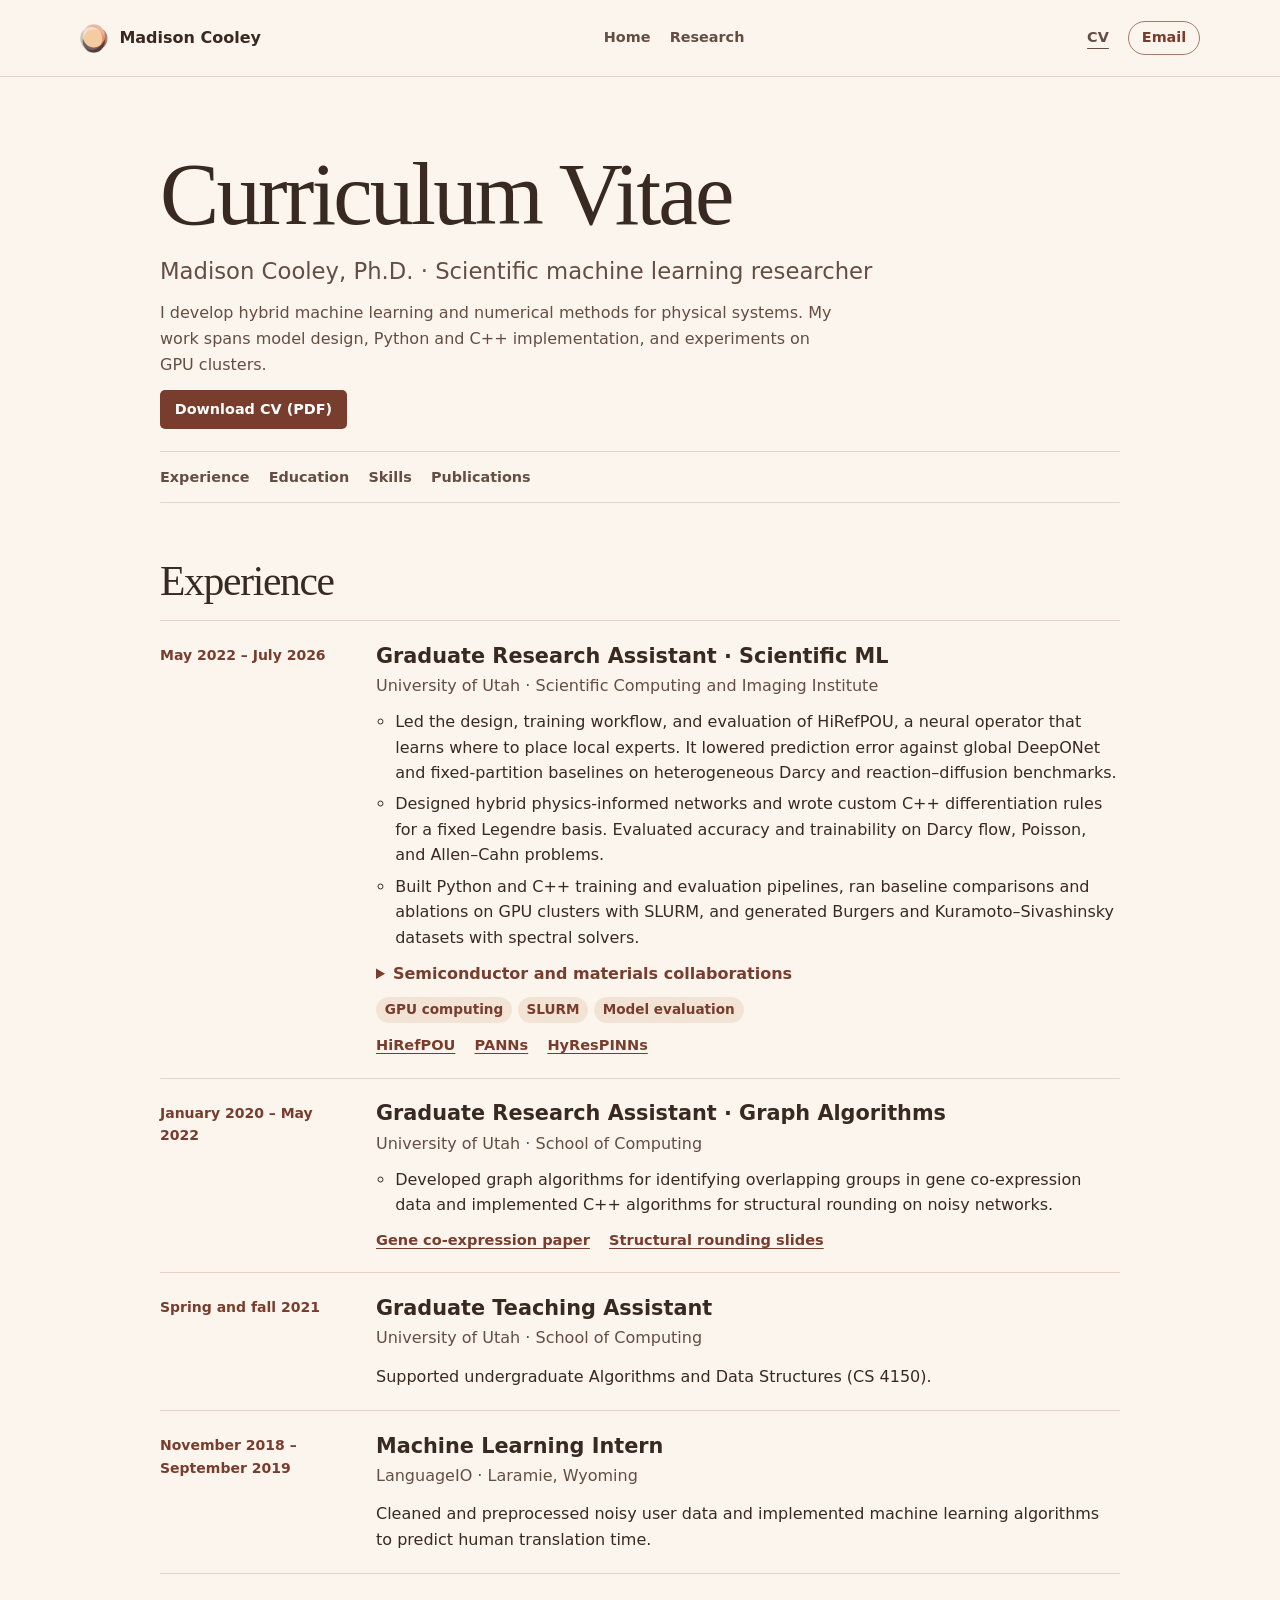
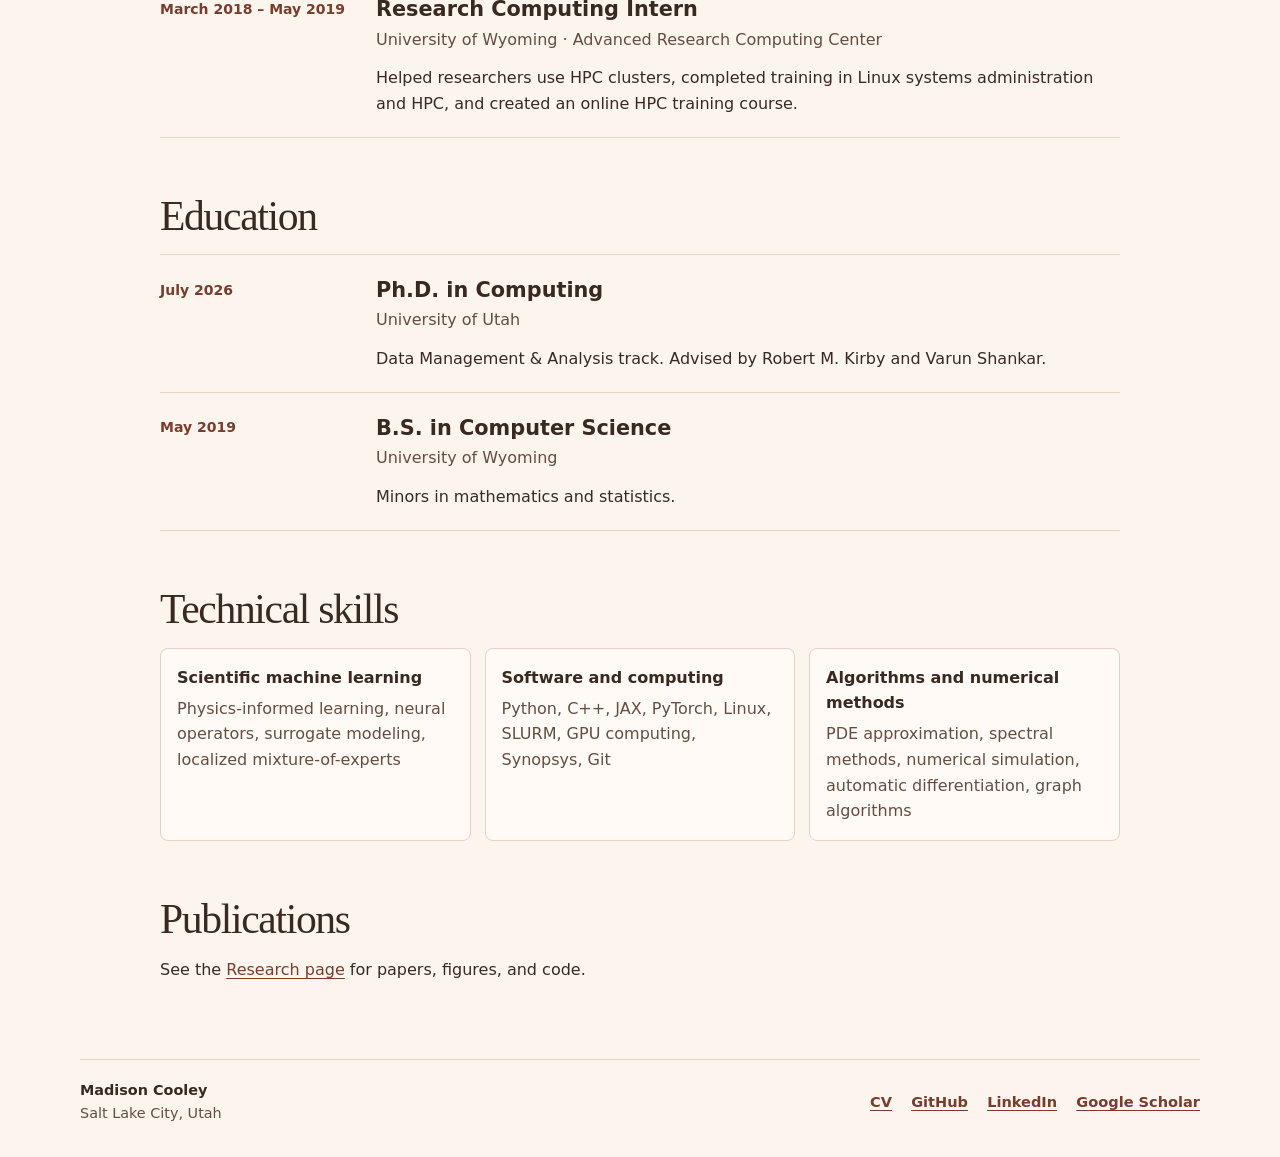
==== cv/index.html @ 2d464061 "Prepare initial portfolio launch" ====
<!doctype html>
<html lang="en">
<head>
  <meta charset="utf-8">
  <meta name="viewport" content="width=device-width, initial-scale=1">
  <meta name="description" content="Explore Madison Cooley’s research experience, industry internships, education, and technical skills.">
  <title>CV | Madison Cooley</title>
  <link rel="stylesheet" href="../index.css">
</head>
<body>
  <a class="skip" href="#main">Skip to content</a>
  <header class="site-header">
    <div class="wrap header-inner">
      <a class="brand" href="../"><span class="mark" aria-hidden="true"></span>Madison Cooley</a>
      <nav aria-label="Main navigation">
        <a href="../">Home</a>
        <a href="../research/">Research</a>
      </nav>
      <div class="header-links"><a href="./" aria-current="page">CV</a>
        <details class="email-disclosure">
          <summary class="contact">Email</summary>
          <p>mcooley220 [at] gmail [dot] com</p>
        </details>
      </div>
    </div>
  </header>
  <main class="wrap cv-page" id="main" tabindex="-1">
    <header class="page-intro">
      <h1>Curriculum Vitae</h1>
      <p class="lead">Madison Cooley, Ph.D. · Scientific machine learning researcher</p>
      <p class="cv-summary">I develop hybrid machine learning and numerical methods for physical systems. My work spans model design, Python and C++ implementation, and experiments on GPU clusters.</p>
      <a class="button" href="../resources/Madison-Cooley-CV.pdf" download>Download CV (PDF)</a>
    </header>
    <nav class="cv-sections link-row" aria-label="CV sections">
      <a href="#experience">Experience</a>
      <a href="#education">Education</a>
      <a href="#skills">Skills</a>
      <a href="#publications">Publications</a>
    </nav>

    <section class="cv-section" id="experience" aria-labelledby="experience-title">
      <h2 class="section-title" id="experience-title">Experience</h2>
      <ol class="cv-timeline">
        <li class="cv-role" id="scientific-ml-experience" data-evidence="Ran baseline comparisons, hyperparameter studies, and ablations on GPU clusters using SLURM.">
          <p class="eyebrow"><time datetime="2022-05">May 2022</time> – <time datetime="2026-07">July 2026</time></p>
          <div>
            <h3>Graduate Research Assistant · Scientific ML</h3>
            <p class="cv-org">University of Utah · Scientific Computing and Imaging Institute</p>
            <ul>
              <li>Led the design, training workflow, and evaluation of HiRefPOU, a neural operator that learns where to place local experts. It lowered prediction error against global DeepONet and fixed-partition baselines on heterogeneous Darcy and reaction–diffusion benchmarks.</li>
              <li>Designed hybrid physics-informed networks and wrote custom C++ differentiation rules for a fixed Legendre basis. Evaluated accuracy and trainability on Darcy flow, Poisson, and Allen–Cahn problems.</li>
              <li>Built Python and C++ training and evaluation pipelines, ran baseline comparisons and ablations on GPU clusters with SLURM, and generated Burgers and Kuramoto–Sivashinsky datasets with spectral solvers.</li>
            </ul>
            <details>
              <summary>Semiconductor and materials collaborations</summary>
              <ul>
                <li>Ran Synopsys device simulations across material compositions, layer thicknesses, and geometries. Prepared simulation data for planned Bayesian optimization.</li>
                <li>Worked with chemical engineers to model how pyrolysis conditions and experimental measurements relate to mesophase pitch formation and properties.</li>
              </ul>
            </details>
            <ul class="work-tags" aria-label="Skills"><li data-skill>GPU computing</li><li data-skill>SLURM</li><li data-skill>Model evaluation</li></ul>
            <div class="link-row"><a href="../research/#hirefpou">HiRefPOU</a><a href="../research/#panns">PANNs</a><a href="../research/#hyrespinns">HyResPINNs</a></div>
          </div>
        </li>
        <li class="cv-role">
          <p class="eyebrow"><time datetime="2020-01">January 2020</time> – <time datetime="2022-05">May 2022</time></p>
          <div>
            <h3>Graduate Research Assistant · Graph Algorithms</h3>
            <p class="cv-org">University of Utah · School of Computing</p>
            <ul>
              <li>Developed graph algorithms for identifying overlapping groups in gene co-expression data and implemented C++ algorithms for structural rounding on noisy networks.</li>
            </ul>
            <div class="link-row"><a href="../research/#gene-modules">Gene co-expression paper</a><a href="../resources/ns20_talk.pdf">Structural rounding slides</a></div>
          </div>
        </li>
        <li class="cv-role">
          <p class="eyebrow">Spring and fall 2021</p>
          <div>
            <h3>Graduate Teaching Assistant</h3>
            <p class="cv-org">University of Utah · School of Computing</p>
            <p>Supported undergraduate Algorithms and Data Structures (CS 4150).</p>
          </div>
        </li>
        <li class="cv-role">
          <p class="eyebrow"><time datetime="2018-11">November 2018</time> – <time datetime="2019-09">September 2019</time></p>
          <div>
            <h3>Machine Learning Intern</h3>
            <p class="cv-org">LanguageIO · Laramie, Wyoming</p>
            <p>Cleaned and preprocessed noisy user data and implemented machine learning algorithms to predict human translation time.</p>
          </div>
        </li>
        <li class="cv-role">
          <p class="eyebrow"><time datetime="2018-03">March 2018</time> – <time datetime="2019-05">May 2019</time></p>
          <div>
            <h3>Research Computing Intern</h3>
            <p class="cv-org">University of Wyoming · Advanced Research Computing Center</p>
            <p>Helped researchers use HPC clusters, completed training in Linux systems administration and HPC, and created an online HPC training course.</p>
          </div>
        </li>
      </ol>
    </section>

    <section class="cv-section" id="education" aria-labelledby="education-title">
      <h2 class="section-title" id="education-title">Education</h2>
      <ol class="cv-timeline">
        <li class="cv-role">
          <p class="eyebrow"><time datetime="2026-07">July 2026</time></p>
          <div>
            <h3>Ph.D. in Computing</h3>
            <p class="cv-org">University of Utah</p>
            <p>Data Management &amp; Analysis track. Advised by Robert M. Kirby and Varun Shankar.</p>
          </div>
        </li>
        <li class="cv-role">
          <p class="eyebrow"><time datetime="2019-05">May 2019</time></p>
          <div>
            <h3>B.S. in Computer Science</h3>
            <p class="cv-org">University of Wyoming</p>
            <p>Minors in mathematics and statistics.</p>
          </div>
        </li>
      </ol>
    </section>

    <section class="cv-section" id="skills" aria-labelledby="skills-title">
      <h2 class="section-title" id="skills-title">Technical skills</h2>
      <dl class="cv-skills">
        <div><dt>Scientific machine learning</dt><dd>Physics-informed learning, neural operators, surrogate modeling, localized mixture-of-experts</dd></div>
        <div><dt>Software and computing</dt><dd>Python, C++, JAX, PyTorch, Linux, SLURM, GPU computing, Synopsys, Git</dd></div>
        <div><dt>Algorithms and numerical methods</dt><dd>PDE approximation, spectral methods, numerical simulation, automatic differentiation, graph algorithms</dd></div>
      </dl>
    </section>

    <section class="cv-section" id="publications" aria-labelledby="publications-title">
      <h2 class="section-title" id="publications-title">Publications</h2>
      <p>See the <a href="../research/#publicationdatabase">Research page</a> for papers, figures, and code.</p>
    </section>
  </main>
  <footer class="site-footer wrap">
    <div><strong>Madison Cooley</strong><br>Salt Lake City, Utah</div>
    <div class="link-row">
      <a href="./" aria-current="page">CV</a>
      <a href="https://github.com/madicooley">GitHub</a>
      <a href="https://www.linkedin.com/in/madison-cooley/">LinkedIn</a>
      <a href="https://scholar.google.com/citations?user=KTqFjaEAAAAJ&amp;hl=en">Google Scholar</a>
    </div>
  </footer>
</body>
</html>
---- index.css ----
:root {
  color-scheme: light;
  --paper: #fbf5ee;
  --white: #fffaf5;
  --ink: #392923;
  --muted: #644e43;
  --link: #783d2d;
  --link-hover: #583029;
  --line: #e5d2c4;
  --control-border: #a47b68;
  --dark: #51382f;
  --accent: #f2c89e;
  --accent-hover: #f8dcc1;
  --tint: #f3e3d5;
  --focus: #95472f;
  --serif: Georgia, 'Times New Roman', serif;
  font-family: system-ui, sans-serif;
  color: var(--ink);
  background: var(--paper);
  line-height: 1.6;
}
*, *::before, *::after { box-sizing: border-box; }
body { margin: 0; }
img { display: block; max-width: 100%; height: auto; }
a { color: var(--link); text-underline-offset: .19em; }
a:hover { text-decoration-thickness: .14em; }
:focus-visible { outline: 3px solid var(--focus); outline-offset: 4px; }
[hidden] { display: none !important; }
.wrap { width: min(1120px, calc(100% - 72px)); margin-inline: auto; }
.skip { position: absolute; z-index: 2; top: .5rem; left: .5rem; background: white; padding: .5rem 1rem; transform: translateY(-160%); }
.skip:focus { transform: none; }
.site-header { border-bottom: 1px solid var(--line); }
.header-inner { min-height: 76px; display: flex; align-items: center; justify-content: space-between; gap: 1rem; }
.brand, nav, .header-links, .link-row { display: flex; flex-wrap: wrap; align-items: center; gap: .65rem 1.2rem; }
.brand { gap: .65rem; font-weight: 750; color: var(--ink); white-space: nowrap; text-decoration: none; }
.mark { flex: none; width: 29px; height: 29px; background: url("images/brand-mark.png") center / auto 100% no-repeat; }
nav a, .header-links a { font-size: .9rem; font-weight: 650; text-decoration: none; color: var(--muted); }
nav a:hover, nav a[aria-current] { color: var(--ink); text-decoration: underline; }
nav a[aria-current] { text-decoration-thickness: 2px; text-underline-offset: .45em; }
.email-disclosure { position: relative; }
.header-links .contact { list-style: none; cursor: pointer; border: 1px solid var(--control-border); color: var(--link); border-radius: 999px; padding: .3rem .8rem; font-size: .9rem; font-weight: 650; }
.header-links .contact::-webkit-details-marker { display: none; }
.email-disclosure p { position: absolute; z-index: 1; top: calc(100% + .35rem); right: 0; margin: 0; padding: .6rem .75rem; background: var(--white); border: 1px solid var(--control-border); border-radius: 6px; font-size: .9rem; white-space: nowrap; }
.header-links .contact:hover { background: var(--tint); }
h1, h2 { font-family: var(--serif); font-weight: 500; line-height: 1.07; margin: 0; letter-spacing: -.032em; text-wrap: balance; }
h1 { font-size: clamp(2.7rem, 7vw, 5.55rem); }
p { margin: .8rem 0; }
.eyebrow { font-size: .875rem; font-weight: 680; color: var(--link); margin: 0 0 .6rem; }
.lead { font-size: clamp(1.13rem, 2.3vw, 1.42rem); line-height: 1.43; max-width: 58ch; }
.intro { display: grid; grid-template-columns: 1fr 184px; align-items: center; gap: clamp(24px, 7vw, 100px); padding-block: clamp(32px, 5.2vw, 71px) clamp(33px, 4.6vw, 60px); }
.intro-copy > p:not(.lead, .eyebrow) { max-width: 65ch; color: var(--muted); }
.intro-links { margin-top: 1.35rem; }
.link-row { font-size: .91rem; font-weight: 650; }
.button { display: inline-block; width: fit-content; padding: .49rem .92rem; border-radius: 5px; color: white; background: var(--link); font-family: system-ui, sans-serif; font-size: .9rem; font-weight: 670; text-decoration: none; }
.button:hover { background: var(--link-hover); text-decoration: underline; }
.portrait { width: 184px; aspect-ratio: 4 / 5; object-fit: cover; object-position: center 34%; border-radius: 90px 90px 9px 9px; }
.feature { background: var(--dark); color: var(--white); border-radius: 13px; padding: clamp(22px, 3.8vw, 48px); display: grid; grid-template-columns: .93fr 1fr; gap: clamp(24px, 4vw, 56px); align-items: center; }
.feature h2 { font-size: clamp(2.25rem, 4.7vw, 4.2rem); }
.feature-copy p:not(.eyebrow) { color: #f7e5d7; max-width: 44ch; margin-block: 1rem 1.2rem; }
.feature a, .feature .eyebrow { color: var(--accent); }
.feature .button { background: var(--accent); color: var(--dark); }
.feature .button:hover { background: var(--accent-hover); }
.feature :focus-visible { outline-color: var(--accent); }
.feature figure { margin: 0; min-width: 0; }
.feature-figure img { width: 100%; border-radius: 6px; }
.figure-labels { display: grid; grid-template-columns: 1fr 1fr; text-align: center; font-size: .875rem; font-weight: 650; margin-top: .4rem; }
figcaption { color: #f0d9ca; font-size: .9rem; margin-top: .55rem; }
.home-gallery, .project-gallery, .post-list { display: grid; grid-template-columns: repeat(2, minmax(0, 1fr)); gap: 1.25rem; }
.home-gallery { margin-top: 1.25rem; }
.gallery-card, .paper { background: var(--white); border: 1px solid var(--line); border-radius: 10px; min-width: 0; }
.gallery-card { overflow: hidden; }
.card-copy { padding: clamp(18px, 3vw, 32px); }
.card-copy h2 { font-size: clamp(1.8rem, 3.3vw, 2.6rem); }
.card-copy h2 a { color: var(--ink); }
.card-copy p { color: var(--muted); }
.card-copy .eyebrow, .card-copy .entry-tags { color: var(--link); }
.tile-visual, .terminal { height: 190px; }
.tile-visual { display: grid; place-items: center; background: var(--tint); padding: 18px; }
.tile-visual img { max-height: 154px; width: auto; object-fit: contain; }
.terminal { padding: clamp(18px, 3vw, 32px); background: #42332e; color: var(--white); font-family: ui-monospace, monospace; }
.terminal span { color: #e8d2c3; font-size: .87rem; }
.terminal pre { font: inherit; font-size: clamp(.77rem, 2.9vw, .96rem); line-height: 1.7; }
.terminal b { color: var(--accent); font-weight: 600; }
.design-card { background: var(--tint); display: grid; align-items: center; }
.design-card .card-copy { max-width: 47ch; }
.design-cover { width: 100%; }
.design-credit { color: var(--muted); font-size: .875rem; }
.page-intro { padding-block: clamp(32px, 5.5vw, 72px) 1.4rem; }
.page-intro p { color: var(--muted); }
.section-title { font-size: clamp(1.8rem, 3.5vw, 2.6rem); margin-bottom: 1rem; }
.paper-list { display: grid; gap: 1rem; }
.paper-list > h2 { margin-bottom: 0; }
.paper { padding: clamp(18px, 2.8vw, 32px); }
.paper.has-image { display: grid; grid-template-columns: minmax(155px, 26%) 1fr; gap: clamp(18px, 3vw, 36px); align-items: center; }
.paper-image { display: grid; place-items: center; background: #fff; border: 1px solid var(--line); border-radius: 6px; padding: .5rem; }
.paper-image img { max-height: 210px; object-fit: contain; }
.paper h2 { font-family: inherit; letter-spacing: -.018em; font-weight: 720; line-height: 1.28; font-size: clamp(1.16rem, 2.4vw, 1.45rem); text-wrap: pretty; }
.paper h2 a { text-decoration: none; }
.paper h2 a:hover { text-decoration: underline; }
.paper .authors { font-size: .9rem; color: var(--muted); margin: .4rem 0 .8rem; }
.paper .paper-lead { font-weight: 640; }
.paper p { margin-block: .45rem; }
.paper p.eyebrow { margin-top: 0; }
.paper .link-row { margin-top: .85rem; }
.talks, .blog { margin-top: 3rem; }
.talks ul { padding-left: 1.25rem; }
.talks li + li { margin-top: .65rem; }
.tag-filter { display: flex; flex-wrap: wrap; gap: .45rem; margin-bottom: .8rem; }
.tag-filter button { font: inherit; font-size: .9rem; color: var(--link); cursor: pointer; background: var(--white); border: 1px solid var(--control-border); border-radius: 999px; padding: .35rem .85rem; }
.tag-filter button:hover { border-color: var(--link); }
.tag-filter button[aria-pressed="true"] { background: var(--link); border-color: var(--link); color: white; }
.filter-status { font-size: .875rem; color: var(--muted); }
.filter-status:empty, .project-gallery:empty { display: none; }
.entry-tags { font-size: .88rem; font-weight: 640; }
.post-list { margin-top: 1rem; }
.post-body { max-width: 70ch; }
.site-footer { margin-top: clamp(42px, 6vw, 76px); padding-block: 1.2rem 2rem; border-top: 1px solid var(--line); display: flex; flex-wrap: wrap; justify-content: space-between; align-items: center; gap: 1rem; color: var(--muted); font-size: .9rem; }
.site-footer strong { color: var(--ink); }
@media (max-width: 720px) {
  .wrap { width: calc(100% - 36px); }
  .header-inner { display: grid; grid-template-columns: 1fr auto; gap: .6rem .4rem; min-height: 0; padding-block: .8rem; }
  .header-inner .brand { grid-column: 1 / -1; }
  .header-inner nav { gap: .45rem .7rem; }
  .header-links { gap: .5rem; }
  .header-links .contact { padding-inline: .5rem; }
  .feature { grid-template-columns: 1fr; }
  .feature-figure { max-width: 540px; }
}
@media (max-width: 550px) {
  .intro, .home-gallery, .project-gallery, .post-list, .paper.has-image { grid-template-columns: 1fr; }
  .portrait { display: none; }
  .paper-image { width: min(270px, 100%); }
  .paper-image img { max-height: 150px; }
}

.header-links a[aria-current="page"] { text-decoration: underline; text-underline-offset: .45em; }
.cv-page { max-width: 960px; }
.cv-summary { max-width: 67ch; }
.cv-sections { border-block: 1px solid var(--line); padding-block: .85rem; }
.cv-section { margin-top: clamp(2rem, 5vw, 3.5rem); scroll-margin-top: 1.25rem; }
.cv-timeline { list-style: none; padding: 0; margin: 0; }
.cv-role { display: grid; grid-template-columns: minmax(0, 12rem) minmax(0, 1fr); gap: .45rem 1.5rem; padding-block: 1.3rem; border-bottom: 1px solid var(--line); }
.cv-role:first-child { border-top: 1px solid var(--line); }
.cv-role h3 { font-size: clamp(1.1rem, 2.4vw, 1.3rem); line-height: 1.35; margin: 0; }
.cv-role .eyebrow { margin: .15rem 0 0; }
.cv-org { color: var(--muted); margin: .2rem 0 .65rem; }
.cv-role ul { margin-block: .65rem; padding-left: 1.2rem; }
.cv-role li + li { margin-top: .35rem; }
.cv-role p:last-child { margin-bottom: 0; }
.cv-role details { margin: .65rem 0; }
.cv-role summary { width: fit-content; color: var(--link); font-weight: 650; cursor: pointer; }
.cv-skills { display: grid; grid-template-columns: repeat(3, minmax(0, 1fr)); gap: .85rem; }
.cv-skills div { padding: 1rem; background: var(--white); border: 1px solid var(--line); border-radius: 8px; }
.cv-skills dt { font-weight: 700; }
.cv-skills dd { margin: .35rem 0 0; color: var(--muted); }
@media (max-width: 650px) {
  .cv-role, .cv-skills { grid-template-columns: 1fr; }
}

.skills-section { margin-block: clamp(2rem, 5vw, 3.75rem); }
.skill-strengths { display: grid; grid-template-columns: repeat(3, minmax(0, 1fr)); gap: 1rem; }
.skill-strengths article { display: flex; flex-direction: column; padding: 1.2rem; border: 1px solid var(--line); border-top: 3px solid var(--control-border); border-radius: 8px; background: var(--white); }
.skill-strengths h3, .skill-index h3 { margin: 0; font-size: 1.12rem; line-height: 1.35; }
.skill-strengths p { flex: 1; color: var(--muted); }
.skill-strengths article > a { font-size: .91rem; font-weight: 650; align-self: flex-start; }
.skill-index { margin-top: 1rem; padding: clamp(1rem, 3vw, 1.75rem); border: 1px solid var(--line); border-radius: 8px; background: var(--tint); }
.skill-filter { margin-top: .85rem; }
.skill-status { color: var(--muted); font-size: .875rem; }
.skill-results { list-style: none; margin: 0; padding: 0; display: grid; grid-template-columns: repeat(2, minmax(0, 1fr)); gap: .65rem; }
.skill-results li { padding: .8rem 1rem; border: 1px solid var(--line); border-radius: 6px; background: var(--white); }
.skill-results .eyebrow { display: block; margin-bottom: .2rem; }
.skill-results a { font-weight: 700; }
.skill-results p { margin: .3rem 0 0; color: var(--muted); }
.work-tags { display: flex; flex-wrap: wrap; gap: .35rem; list-style: none; padding: 0; margin: .75rem 0; }
.work-tags li { margin: 0; padding: .14rem .55rem; border-radius: 999px; background: var(--tint); color: var(--link); font-size: .85rem; font-weight: 600; }
@media (max-width: 720px) {
  .skill-strengths, .skill-results { grid-template-columns: 1fr; }
}
.cv-role .work-tags { padding: 0; }
.cv-role .work-tags li { margin: 0; }

.home-gallery { grid-template-columns: minmax(0, 1fr); }
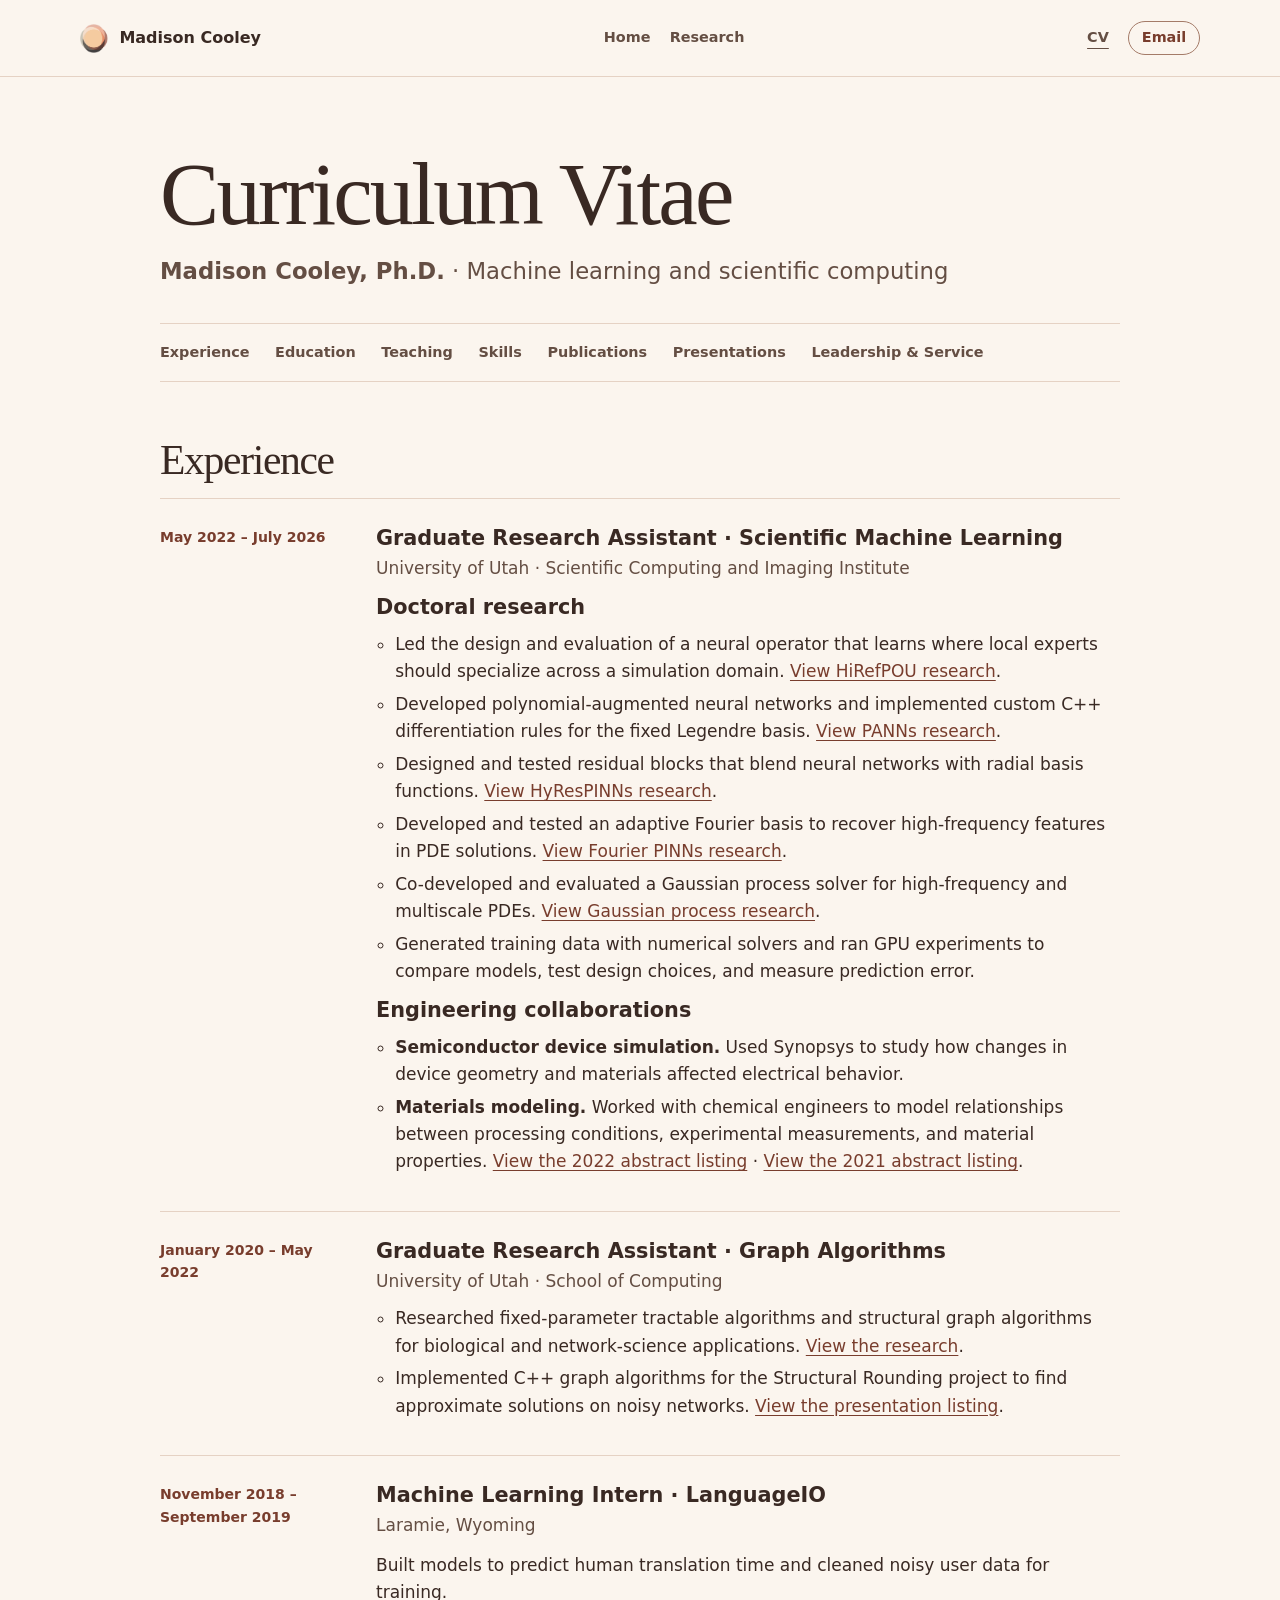
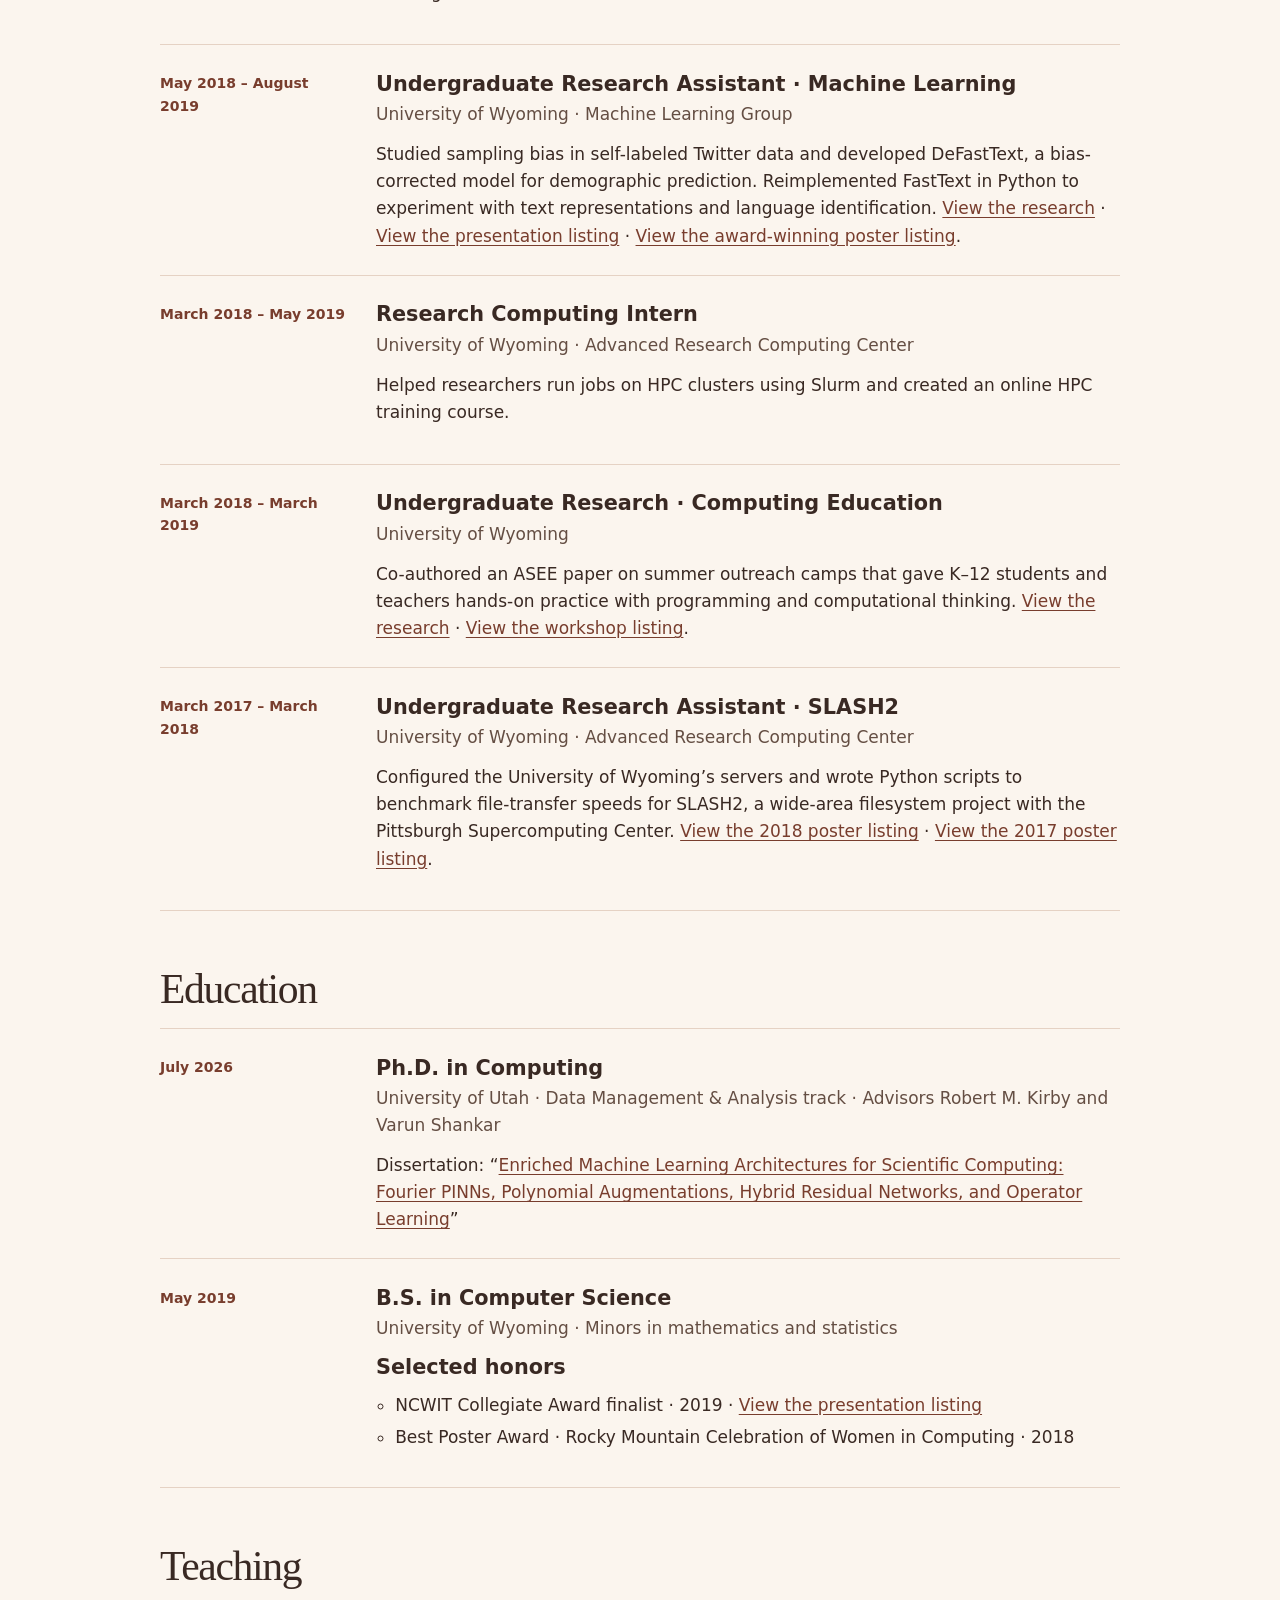
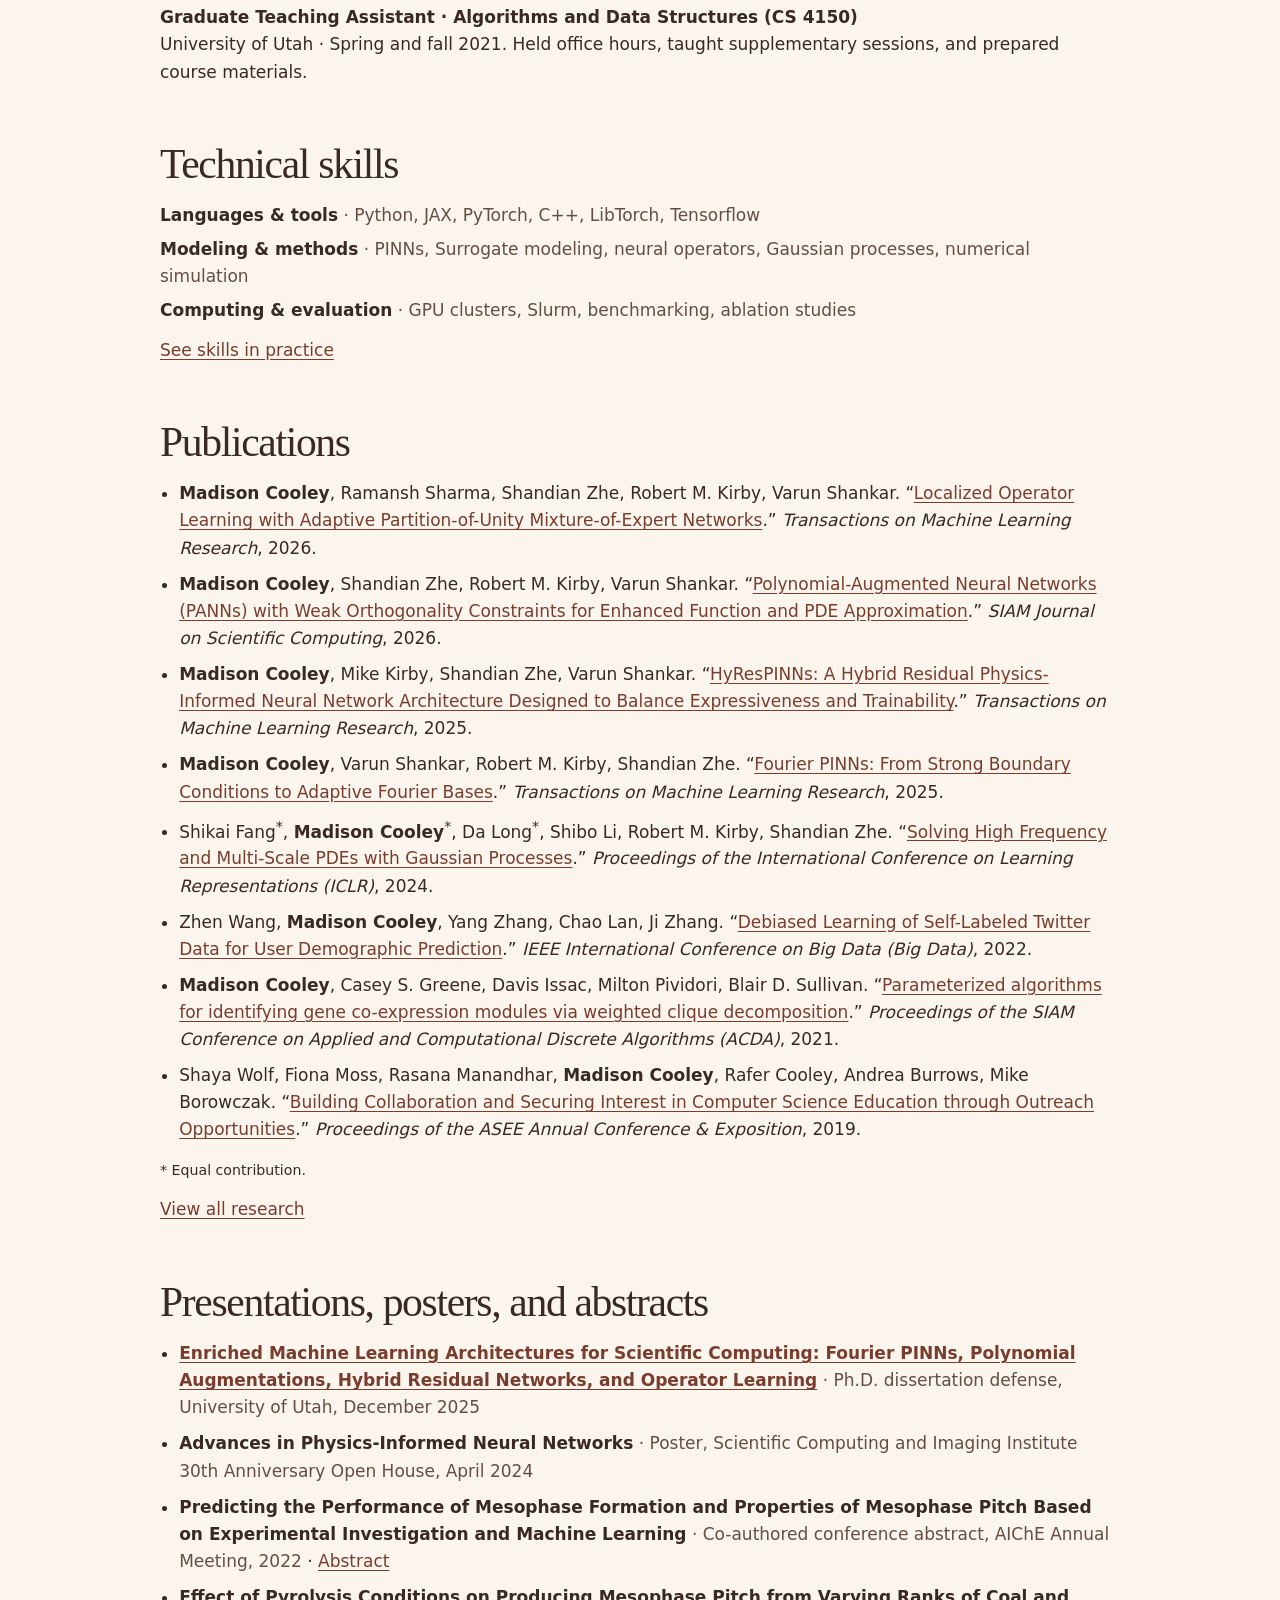
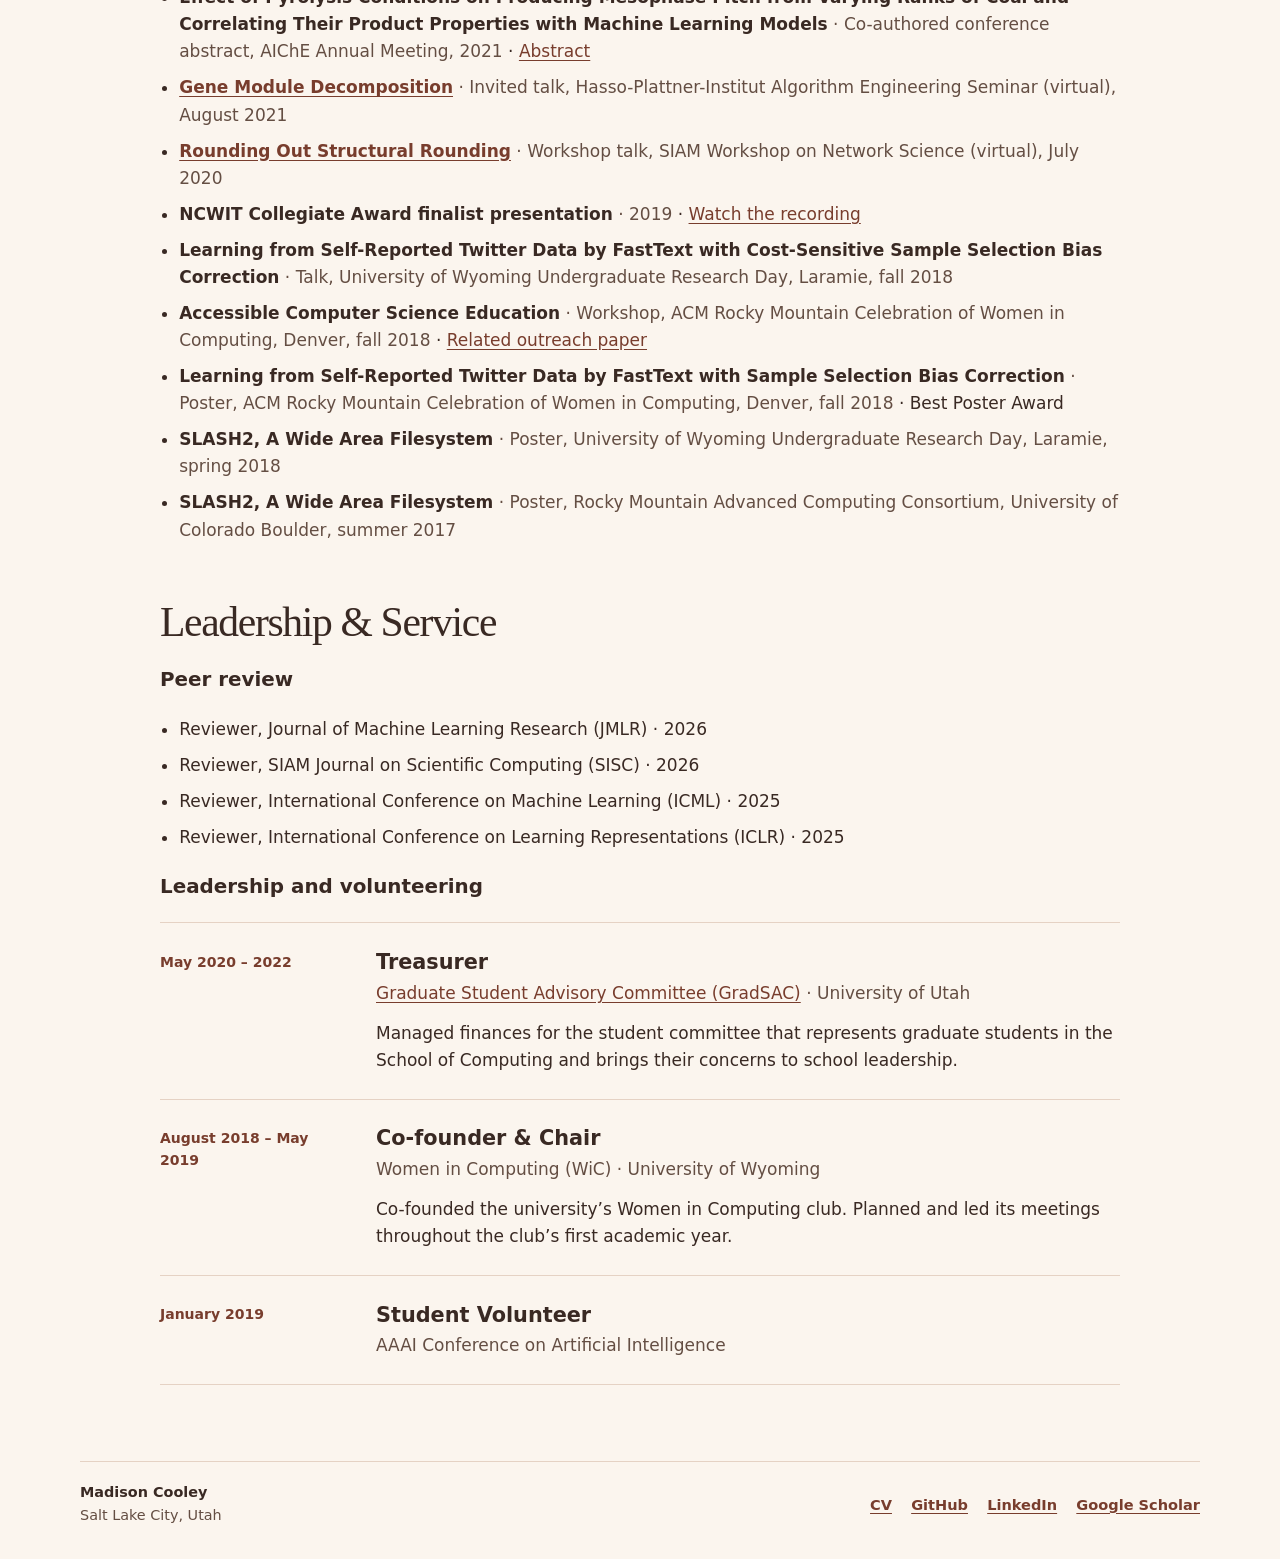
==== commit 61bac8d2: "Personal site version 1. Still needs copy text finalization." ====
--- a/cv/index.html
+++ b/cv/index.html
@@ -6,6 +6,7 @@
   <meta name="description" content="Explore Madison Cooley’s research experience, industry internships, education, and technical skills.">
   <title>CV | Madison Cooley</title>
   <link rel="stylesheet" href="../index.css">
+  <script src="../target-highlight.js?v=2" defer></script>
 </head>
 <body>
   <a class="skip" href="#main">Skip to content</a>
@@ -27,39 +28,79 @@
   <main class="wrap cv-page" id="main" tabindex="-1">
     <header class="page-intro">
       <h1>Curriculum Vitae</h1>
-      <p class="lead">Madison Cooley, Ph.D. · Scientific machine learning researcher</p>
-      <p class="cv-summary">I develop hybrid machine learning and numerical methods for physical systems. My work spans model design, Python and C++ implementation, and experiments on GPU clusters.</p>
-      <a class="button" href="../resources/Madison-Cooley-CV.pdf" download>Download CV (PDF)</a>
+      <p class="lead"><strong>Madison Cooley, Ph.D.</strong> · Machine learning and scientific computing</p>
     </header>
-    <nav class="cv-sections link-row" aria-label="CV sections">
+    <nav class="section-links link-row" aria-label="CV sections">
       <a href="#experience">Experience</a>
       <a href="#education">Education</a>
+      <a href="#teaching">Teaching</a>
       <a href="#skills">Skills</a>
       <a href="#publications">Publications</a>
+      <a href="#presentations">Presentations</a>
+      <a href="#service">Leadership &amp; Service</a>
     </nav>
 
     <section class="cv-section" id="experience" aria-labelledby="experience-title">
       <h2 class="section-title" id="experience-title">Experience</h2>
+      <!-- The hidden skill lists provide evidence for the homepage skill explorer. -->
       <ol class="cv-timeline">
-        <li class="cv-role" id="scientific-ml-experience" data-evidence="Ran baseline comparisons, hyperparameter studies, and ablations on GPU clusters using SLURM.">
+        <li class="cv-role" id="scientific-ml-experience" data-work="View doctoral research experience">
           <p class="eyebrow"><time datetime="2022-05">May 2022</time> – <time datetime="2026-07">July 2026</time></p>
           <div>
-            <h3>Graduate Research Assistant · Scientific ML</h3>
+            <h3>Graduate Research Assistant · Scientific Machine Learning</h3>
             <p class="cv-org">University of Utah · Scientific Computing and Imaging Institute</p>
-            <ul>
-              <li>Led the design, training workflow, and evaluation of HiRefPOU, a neural operator that learns where to place local experts. It lowered prediction error against global DeepONet and fixed-partition baselines on heterogeneous Darcy and reaction–diffusion benchmarks.</li>
-              <li>Designed hybrid physics-informed networks and wrote custom C++ differentiation rules for a fixed Legendre basis. Evaluated accuracy and trainability on Darcy flow, Poisson, and Allen–Cahn problems.</li>
-              <li>Built Python and C++ training and evaluation pipelines, ran baseline comparisons and ablations on GPU clusters with SLURM, and generated Burgers and Kuramoto–Sivashinsky datasets with spectral solvers.</li>
-            </ul>
-            <details>
-              <summary>Semiconductor and materials collaborations</summary>
-              <ul>
-                <li>Ran Synopsys device simulations across material compositions, layer thicknesses, and geometries. Prepared simulation data for planned Bayesian optimization.</li>
-                <li>Worked with chemical engineers to model how pyrolysis conditions and experimental measurements relate to mesophase pitch formation and properties.</li>
-              </ul>
-            </details>
-            <ul class="work-tags" aria-label="Skills"><li data-skill>GPU computing</li><li data-skill>SLURM</li><li data-skill>Model evaluation</li></ul>
-            <div class="link-row"><a href="../research/#hirefpou">HiRefPOU</a><a href="../research/#panns">PANNs</a><a href="../research/#hyrespinns">HyResPINNs</a></div>
+            <h4 class="cv-role-subheading">Doctoral research</h4>
+            <ul>
+              <li>Led the design and evaluation of a neural operator that learns where local experts should specialize across a simulation domain. <a href="../research/#hirefpou">View HiRefPOU research</a>.</li>
+              <li>Developed polynomial-augmented neural networks and implemented custom C++ differentiation rules for the fixed Legendre basis. <a href="../research/#panns">View PANNs research</a>.</li>
+              <li>Designed and tested residual blocks that blend neural networks with radial basis functions. <a href="../research/#hyrespinns">View HyResPINNs research</a>.</li>
+              <li>Developed and tested an adaptive Fourier basis to recover high-frequency features in PDE solutions. <a href="../research/#fourier">View Fourier PINNs research</a>.</li>
+              <li>Co-developed and evaluated a Gaussian process solver for high-frequency and multiscale PDEs. <a href="../research/#gaussian-processes">View Gaussian process research</a>.</li>
+              <li id="spectral-simulation-data" data-work="View spectral simulation work">
+                Generated training data with numerical solvers and ran GPU experiments to compare models, test design choices, and measure prediction error.
+                <ul hidden>
+                  <li data-skill data-contribution="Generating PDE solutions with spectral solvers" data-description="I used spectral solvers to generate synthetic Burgers and Kuramoto–Sivashinsky solutions.">Numerical simulation</li>
+                  <li data-skill data-contribution="Generating PDE solutions with spectral solvers" data-description="I used spectral solvers to generate synthetic Burgers and Kuramoto–Sivashinsky solutions.">Spectral methods</li>
+                  <li data-skill data-contribution="Generating PDE solutions with spectral solvers" data-description="I used spectral solvers to generate synthetic Burgers and Kuramoto–Sivashinsky solutions.">Synthetic data generation</li>
+                  <li data-skill data-contribution="Preparing simulated solution fields" data-description="I preprocessed spatial and spatiotemporal simulation outputs for model training and evaluation.">Data cleaning &amp; preprocessing</li>
+                  <li data-skill data-contribution="Preparing simulated solution fields" data-description="I preprocessed spatial and spatiotemporal simulation outputs for model training and evaluation.">Spatiotemporal data processing</li>
+                  <li data-skill data-contribution="Preparing separate training and test sets" data-description="I organized simulated solution fields into datasets and constructed train/test splits for evaluation.">Dataset construction</li>
+                  <li data-skill data-contribution="Preparing separate training and test sets" data-description="I organized simulated solution fields into datasets and constructed train/test splits for evaluation.">Train/validation/test splits</li>
+                </ul>
+              </li>
+            </ul>
+            <h4 class="cv-role-subheading">Engineering collaborations</h4>
+            <ul>
+              <li id="synopsys-simulation" data-work="View semiconductor collaboration">
+                <strong>Semiconductor device simulation.</strong> Used Synopsys to study how changes in device geometry and materials affected electrical behavior.
+                <ul hidden>
+                  <li data-skill data-contribution="Simulating semiconductor device configurations" data-description="I varied device geometry, layer thickness, and material composition in Synopsys.">Numerical simulation</li>
+                  <li data-skill data-contribution="Simulating semiconductor device configurations" data-description="I varied device geometry, layer thickness, and material composition in Synopsys.">Semiconductor device simulation (Synopsys)</li>
+                  <li data-skill data-contribution="Building a semiconductor simulation dataset" data-description="I prepared outputs from the device simulations for planned Bayesian optimization.">Synthetic data generation</li>
+                  <li data-skill data-contribution="Building a semiconductor simulation dataset" data-description="I prepared outputs from the device simulations for planned Bayesian optimization.">Dataset construction</li>
+                </ul>
+              </li>
+              <li id="materials-modeling" data-work="View materials modeling collaboration">
+                <strong>Materials modeling.</strong> Worked with chemical engineers to model relationships between processing conditions, experimental measurements, and material properties. <a href="#mesophase-abstract">View the 2022 abstract listing</a> · <a href="#pyrolysis-abstract">View the 2021 abstract listing</a>.
+                <ul hidden>
+                  <li data-skill data-contribution="Modeling mesophase pitch formation" data-description="I worked with chemical engineers to connect pyrolysis conditions and experimental measurements to pitch formation and material properties.">Predictive modeling</li>
+                  <li data-skill data-contribution="Modeling mesophase pitch formation" data-description="I worked with chemical engineers to connect pyrolysis conditions and experimental measurements to pitch formation and material properties.">Analysis of experimental measurements</li>
+                </ul>
+              </li>
+            </ul>
+            <ul hidden>
+              <li data-skill data-contribution="Training and evaluation pipelines in Python and C++" data-description="I built pipelines to train models and evaluate their predictions across scientific ML experiments.">Python</li>
+              <li data-skill data-contribution="Training and evaluation pipelines in Python and C++" data-description="I built pipelines to train models and evaluate their predictions across scientific ML experiments.">C++</li>
+              <li data-skill data-contribution="Training and evaluation pipelines in Python and C++" data-description="I built pipelines to train models and evaluate their predictions across scientific ML experiments.">Reproducible training &amp; evaluation pipelines</li>
+              <li data-skill data-contribution="Running model experiments on GPU clusters" data-description="I used Slurm to schedule training and evaluation jobs for baseline comparisons, hyperparameter studies, and ablations.">GPU computing</li>
+              <li data-skill data-contribution="Running model experiments on GPU clusters" data-description="I used Slurm to schedule training and evaluation jobs for baseline comparisons, hyperparameter studies, and ablations.">High-performance computing (HPC)</li>
+              <li data-skill data-contribution="Running model experiments on GPU clusters" data-description="I used Slurm to schedule training and evaluation jobs for baseline comparisons, hyperparameter studies, and ablations.">Slurm</li>
+              <li data-skill data-contribution="Running model experiments on GPU clusters" data-description="I used Slurm to schedule training and evaluation jobs for baseline comparisons, hyperparameter studies, and ablations.">Batch job scheduling</li>
+              <li data-skill data-contribution="Planning comparisons with baseline models" data-description="I designed computational experiments and ran baseline comparisons to evaluate new scientific ML methods.">Computational experiment design</li>
+              <li data-skill data-contribution="Planning comparisons with baseline models" data-description="I designed computational experiments and ran baseline comparisons to evaluate new scientific ML methods.">Benchmarking &amp; baseline comparisons</li>
+              <li data-skill data-contribution="Testing the contribution of model components" data-description="I ran ablation studies as part of my doctoral work to assess the effect of design choices.">Ablation studies</li>
+              <li data-skill data-contribution="Evaluating model configurations" data-description="I ran hyperparameter studies on GPU clusters as part of model training and evaluation.">Hyperparameter studies</li>
+            </ul>
           </div>
         </li>
         <li class="cv-role">
@@ -68,33 +109,62 @@
             <h3>Graduate Research Assistant · Graph Algorithms</h3>
             <p class="cv-org">University of Utah · School of Computing</p>
             <ul>
-              <li>Developed graph algorithms for identifying overlapping groups in gene co-expression data and implemented C++ algorithms for structural rounding on noisy networks.</li>
-            </ul>
-            <div class="link-row"><a href="../research/#gene-modules">Gene co-expression paper</a><a href="../resources/ns20_talk.pdf">Structural rounding slides</a></div>
-          </div>
-        </li>
-        <li class="cv-role">
-          <p class="eyebrow">Spring and fall 2021</p>
-          <div>
-            <h3>Graduate Teaching Assistant</h3>
-            <p class="cv-org">University of Utah · School of Computing</p>
-            <p>Supported undergraduate Algorithms and Data Structures (CS 4150).</p>
-          </div>
-        </li>
-        <li class="cv-role">
+              <li>Researched fixed-parameter tractable algorithms and structural graph algorithms for biological and network-science applications. <a href="../research/#gene-modules">View the research</a>.</li>
+              <li>Implemented C++ graph algorithms for the Structural Rounding project to find approximate solutions on noisy networks. <a href="#structural-rounding-talk">View the presentation listing</a>.</li>
+            </ul>
+          </div>
+        </li>
+        <li class="cv-role" id="languageio" data-work="View LanguageIO internship">
           <p class="eyebrow"><time datetime="2018-11">November 2018</time> – <time datetime="2019-09">September 2019</time></p>
           <div>
-            <h3>Machine Learning Intern</h3>
-            <p class="cv-org">LanguageIO · Laramie, Wyoming</p>
-            <p>Cleaned and preprocessed noisy user data and implemented machine learning algorithms to predict human translation time.</p>
-          </div>
-        </li>
-        <li class="cv-role">
+            <h3>Machine Learning Intern · LanguageIO</h3>
+            <p class="cv-org">Laramie, Wyoming</p>
+            <p>Built models to predict human translation time and cleaned noisy user data for training.</p>
+            <ul hidden>
+              <li data-skill data-contribution="Predicting human translation time" data-description="I implemented machine learning algorithms to predict translation time from user data.">Predictive modeling</li>
+              <li data-skill data-contribution="Cleaning noisy user data" data-description="I cleaned and preprocessed the user data used to train translation-time prediction models.">Data cleaning &amp; preprocessing</li>
+            </ul>
+          </div>
+        </li>
+        <li class="cv-role" id="wyoming-ml-research">
+          <p class="eyebrow"><time datetime="2018-05">May 2018</time> – <time datetime="2019-08">August 2019</time></p>
+          <div>
+            <h3>Undergraduate Research Assistant · Machine Learning</h3>
+            <p class="cv-org">University of Wyoming · Machine Learning Group</p>
+            <p>Studied sampling bias in self-labeled Twitter data and developed DeFastText, a bias-corrected model for demographic prediction. Reimplemented FastText in Python to experiment with text representations and language identification. <a href="../research/#self-labeled-data">View the research</a> · <a href="#fasttext-talk">View the presentation listing</a> · <a href="#fasttext-poster">View the award-winning poster listing</a>.</p>
+          </div>
+        </li>
+        <li class="cv-role" id="research-computing" data-work="View research computing internship">
           <p class="eyebrow"><time datetime="2018-03">March 2018</time> – <time datetime="2019-05">May 2019</time></p>
           <div>
             <h3>Research Computing Intern</h3>
             <p class="cv-org">University of Wyoming · Advanced Research Computing Center</p>
-            <p>Helped researchers use HPC clusters, completed training in Linux systems administration and HPC, and created an online HPC training course.</p>
+            <p>Helped researchers run jobs on HPC clusters using Slurm and created an online HPC training course.</p>
+            <ul hidden>
+              <li data-skill data-contribution="Supporting researchers on HPC clusters" data-description="I helped researchers use the University of Wyoming’s clusters and created an online HPC training course.">High-performance computing (HPC)</li>
+              <li data-skill data-contribution="Helping researchers run jobs with Slurm" data-description="I helped researchers submit and run jobs on the University of Wyoming’s HPC clusters.">Slurm</li>
+              <li data-skill data-contribution="Linux systems administration training" data-description="I completed Linux systems administration and HPC training while supporting cluster users.">Linux</li>
+            </ul>
+          </div>
+        </li>
+        <li class="cv-role" id="undergraduate-research">
+          <p class="eyebrow"><time datetime="2018-03">March 2018</time> – <time datetime="2019-03">March 2019</time></p>
+          <div>
+            <h3>Undergraduate Research · Computing Education</h3>
+            <p class="cv-org">University of Wyoming</p>
+            <p>Co-authored an ASEE paper on summer outreach camps that gave K–12 students and teachers hands-on practice with programming and computational thinking. <a href="../research/#outreach">View the research</a> · <a href="#accessible-cs-workshop">View the workshop listing</a>.</p>
+          </div>
+        </li>
+        <li class="cv-role" id="slash2-research" data-work="View SLASH2 research experience">
+          <p class="eyebrow"><time datetime="2017-03">March 2017</time> – <time datetime="2018-03">March 2018</time></p>
+          <div>
+            <h3>Undergraduate Research Assistant · SLASH2</h3>
+            <p class="cv-org">University of Wyoming · Advanced Research Computing Center</p>
+            <p>Configured the University of Wyoming’s servers and wrote Python scripts to benchmark file-transfer speeds for SLASH2, a wide-area filesystem project with the Pittsburgh Supercomputing Center. <a href="#slash2-poster-2018">View the 2018 poster listing</a> · <a href="#slash2-poster-2017">View the 2017 poster listing</a>.</p>
+            <ul hidden>
+              <li data-skill data-contribution="File-transfer benchmarks in Python" data-description="I wrote Python scripts to measure file-transfer speed between servers for the SLASH2 project.">Python</li>
+              <li data-skill data-contribution="Measuring file-transfer performance" data-description="I configured the University of Wyoming’s servers and benchmarked file transfers for the SLASH2 wide-area filesystem.">Computational performance evaluation</li>
+            </ul>
           </div>
         </li>
       </ol>
@@ -107,42 +177,121 @@
           <p class="eyebrow"><time datetime="2026-07">July 2026</time></p>
           <div>
             <h3>Ph.D. in Computing</h3>
-            <p class="cv-org">University of Utah</p>
-            <p>Data Management &amp; Analysis track. Advised by Robert M. Kirby and Varun Shankar.</p>
+            <p class="cv-org">University of Utah · Data Management &amp; Analysis track · Advisors Robert M. Kirby and Varun Shankar</p>
+            <p>Dissertation: <q><a href="#dissertation-defense">Enriched Machine Learning Architectures for Scientific Computing: Fourier PINNs, Polynomial Augmentations, Hybrid Residual Networks, and Operator Learning</a></q></p>
           </div>
         </li>
         <li class="cv-role">
           <p class="eyebrow"><time datetime="2019-05">May 2019</time></p>
           <div>
             <h3>B.S. in Computer Science</h3>
-            <p class="cv-org">University of Wyoming</p>
-            <p>Minors in mathematics and statistics.</p>
+            <p class="cv-org">University of Wyoming · Minors in mathematics and statistics</p>
+            <h4 class="cv-honors-title">Selected honors</h4>
+            <ul>
+              <li>NCWIT Collegiate Award finalist · 2019 · <a href="#ncwit-finalist-presentation">View the presentation listing</a></li>
+              <li>Best Poster Award · Rocky Mountain Celebration of Women in Computing · 2018</li>
+            </ul>
           </div>
         </li>
       </ol>
+    </section>
+
+    <section class="cv-section" id="teaching" aria-labelledby="teaching-title">
+      <h2 class="section-title" id="teaching-title">Teaching</h2>
+      <p><strong>Graduate Teaching Assistant · Algorithms and Data Structures (CS 4150)</strong><br>
+        University of Utah · Spring and fall 2021. Held office hours, taught supplementary sessions, and prepared course materials.</p>
     </section>
 
     <section class="cv-section" id="skills" aria-labelledby="skills-title">
       <h2 class="section-title" id="skills-title">Technical skills</h2>
       <dl class="cv-skills">
-        <div><dt>Scientific machine learning</dt><dd>Physics-informed learning, neural operators, surrogate modeling, localized mixture-of-experts</dd></div>
-        <div><dt>Software and computing</dt><dd>Python, C++, JAX, PyTorch, Linux, SLURM, GPU computing, Synopsys, Git</dd></div>
-        <div><dt>Algorithms and numerical methods</dt><dd>PDE approximation, spectral methods, numerical simulation, automatic differentiation, graph algorithms</dd></div>
+        <div><dt>Languages &amp; tools</dt><dd>Python, JAX, PyTorch, C++, LibTorch, Tensorflow</dd></div>
+        <div><dt>Modeling &amp; methods</dt><dd>PINNs, Surrogate modeling, neural operators, Gaussian processes, numerical simulation</dd></div>
+        <div><dt>Computing &amp; evaluation</dt><dd>GPU clusters, Slurm, benchmarking, ablation studies</dd></div>
       </dl>
+      <p><a href="../#skills">See skills in practice</a></p>
     </section>
 
     <section class="cv-section" id="publications" aria-labelledby="publications-title">
       <h2 class="section-title" id="publications-title">Publications</h2>
-      <p>See the <a href="../research/#publicationdatabase">Research page</a> for papers, figures, and code.</p>
+      <ul class="cv-publications">
+        <li><strong>Madison Cooley</strong>, Ramansh Sharma, Shandian Zhe, Robert M. Kirby, Varun Shankar. “<a href="../research/#hirefpou">Localized Operator Learning with Adaptive Partition-of-Unity Mixture-of-Expert Networks</a>.” <cite>Transactions on Machine Learning Research</cite>, <time datetime="2026">2026</time>.</li>
+        <li><strong>Madison Cooley</strong>, Shandian Zhe, Robert M. Kirby, Varun Shankar. “<a href="../research/#panns">Polynomial-Augmented Neural Networks (PANNs) with Weak Orthogonality Constraints for Enhanced Function and PDE Approximation</a>.” <cite>SIAM Journal on Scientific Computing</cite>, <time datetime="2026">2026</time>.</li>
+        <li><strong>Madison Cooley</strong>, Mike Kirby, Shandian Zhe, Varun Shankar. “<a href="../research/#hyrespinns">HyResPINNs: A Hybrid Residual Physics-Informed Neural Network Architecture Designed to Balance Expressiveness and Trainability</a>.” <cite>Transactions on Machine Learning Research</cite>, <time datetime="2025">2025</time>.</li>
+        <li><strong>Madison Cooley</strong>, Varun Shankar, Robert M. Kirby, Shandian Zhe. “<a href="../research/#fourier">Fourier PINNs: From Strong Boundary Conditions to Adaptive Fourier Bases</a>.” <cite>Transactions on Machine Learning Research</cite>, <time datetime="2025">2025</time>.</li>
+        <li>Shikai Fang<sup>*</sup>, <strong>Madison Cooley</strong><sup>*</sup>, Da Long<sup>*</sup>, Shibo Li, Robert M. Kirby, Shandian Zhe. “<a href="../research/#gaussian-processes">Solving High Frequency and Multi-Scale PDEs with Gaussian Processes</a>.” <cite>Proceedings of the International Conference on Learning Representations (ICLR)</cite>, <time datetime="2024">2024</time>.</li>
+        <li>Zhen Wang, <strong>Madison Cooley</strong>, Yang Zhang, Chao Lan, Ji Zhang. “<a href="../research/#self-labeled-data">Debiased Learning of Self-Labeled Twitter Data for User Demographic Prediction</a>.” <cite>IEEE International Conference on Big Data (Big Data)</cite>, <time datetime="2022">2022</time>.</li>
+        <li><strong>Madison Cooley</strong>, Casey S. Greene, Davis Issac, Milton Pividori, Blair D. Sullivan. “<a href="../research/#gene-modules">Parameterized algorithms for identifying gene co-expression modules via weighted clique decomposition</a>.” <cite>Proceedings of the SIAM Conference on Applied and Computational Discrete Algorithms (ACDA)</cite>, <time datetime="2021">2021</time>.</li>
+        <li>Shaya Wolf, Fiona Moss, Rasana Manandhar, <strong>Madison Cooley</strong>, Rafer Cooley, Andrea Burrows, Mike Borowczak. “<a href="../research/#outreach">Building Collaboration and Securing Interest in Computer Science Education through Outreach Opportunities</a>.” <cite>Proceedings of the ASEE Annual Conference &amp; Exposition</cite>, <time datetime="2019">2019</time>.</li>
+      </ul>
+      <p><small>* Equal contribution.</small></p>
+      <p><a href="../research/#publicationdatabase">View all research</a></p>
+    </section>
+
+    <section class="cv-section" id="presentations" aria-labelledby="presentations-title">
+      <h2 class="section-title" id="presentations-title">Presentations, posters, and abstracts</h2>
+      <ul class="cv-publications">
+        <li id="dissertation-defense"><strong><a href="../research/#dissertation-talk">Enriched Machine Learning Architectures for Scientific Computing: Fourier PINNs, Polynomial Augmentations, Hybrid Residual Networks, and Operator Learning</a></strong> <span>· Ph.D. dissertation defense, University of Utah, <time datetime="2025-12">December 2025</time></span></li>
+        <li><strong>Advances in Physics-Informed Neural Networks</strong> <span>· Poster, Scientific Computing and Imaging Institute 30th Anniversary Open House, <time datetime="2024-04">April 2024</time></span></li>
+        <li id="mesophase-abstract"><strong>Predicting the Performance of Mesophase Formation and Properties of Mesophase Pitch Based on Experimental Investigation and Machine Learning</strong> <span>· Co-authored conference abstract, AIChE Annual Meeting, 2022</span> · <a href="https://studio.m-anage.com/aiche/2022/prelim.cgi/Paper/644435" target="_blank" rel="noopener">Abstract</a></li>
+        <li id="pyrolysis-abstract"><strong>Effect of Pyrolysis Conditions on Producing Mesophase Pitch from Varying Ranks of Coal and Correlating Their Product Properties with Machine Learning Models</strong> <span>· Co-authored conference abstract, AIChE Annual Meeting, 2021</span> · <a href="https://studio.m-anage.com/aiche/2021/meetingapp.cgi/Paper/624940" target="_blank" rel="noopener">Abstract</a></li>
+        <li><strong><a href="../research/#gene-module-talk">Gene Module Decomposition</a></strong> <span>· Invited talk, Hasso-Plattner-Institut Algorithm Engineering Seminar (virtual), August 2021</span></li>
+        <li id="structural-rounding-talk"><strong><a href="../research/#structural-rounding">Rounding Out Structural Rounding</a></strong> <span>· Workshop talk, SIAM Workshop on Network Science (virtual), July 2020</span></li>
+        <li id="ncwit-finalist-presentation"><strong>NCWIT Collegiate Award finalist presentation</strong> <span>· 2019</span> · <a href="https://www.youtube.com/watch?v=E03yS_xJDTY&amp;t=9s" target="_blank" rel="noopener">Watch the recording</a></li>
+        <li id="fasttext-talk"><strong>Learning from Self-Reported Twitter Data by FastText with Cost-Sensitive Sample Selection Bias Correction</strong> <span>· Talk, University of Wyoming Undergraduate Research Day, Laramie, fall 2018</span></li>
+        <li id="accessible-cs-workshop"><strong>Accessible Computer Science Education</strong> <span>· Workshop, ACM Rocky Mountain Celebration of Women in Computing, Denver, fall 2018</span> · <a href="../research/#outreach">Related outreach paper</a></li>
+        <li id="fasttext-poster"><strong>Learning from Self-Reported Twitter Data by FastText with Sample Selection Bias Correction</strong> <span>· Poster, ACM Rocky Mountain Celebration of Women in Computing, Denver, fall 2018</span> · Best Poster Award</li>
+        <li id="slash2-poster-2018"><strong>SLASH2, A Wide Area Filesystem</strong> <span>· Poster, University of Wyoming Undergraduate Research Day, Laramie, spring 2018</span></li>
+        <li id="slash2-poster-2017"><strong>SLASH2, A Wide Area Filesystem</strong> <span>· Poster, Rocky Mountain Advanced Computing Consortium, University of Colorado Boulder, summer 2017</span></li>
+      </ul>
+    </section>
+
+    <section class="cv-section" id="service" aria-labelledby="service-title">
+      <h2 class="section-title" id="service-title">Leadership &amp; Service</h2>
+
+      <h3>Peer review</h3>
+      <ul class="cv-publications">
+        <li>Reviewer, Journal of Machine Learning Research (JMLR) · 2026</li>
+        <li>Reviewer, SIAM Journal on Scientific Computing (SISC) · 2026</li>
+        <li>Reviewer, International Conference on Machine Learning (ICML) · 2025</li>
+        <li>Reviewer, International Conference on Learning Representations (ICLR) · 2025</li>
+      </ul>
+
+      <h3>Leadership and volunteering</h3>
+      <ol class="cv-timeline">
+        <li class="cv-role">
+          <p class="eyebrow"><time datetime="2020-05">May 2020</time> – <time datetime="2022">2022</time></p>
+          <div>
+            <h4>Treasurer</h4>
+            <p class="cv-org"><a href="https://www.cs.utah.edu/graduate/current-students/graduate-student-resources/" target="_blank" rel="noopener">Graduate Student Advisory Committee (GradSAC)</a> · University of Utah</p>
+            <p>Managed finances for the student committee that represents graduate students in the School of Computing and brings their concerns to school leadership.</p>
+          </div>
+        </li>
+        <li class="cv-role">
+          <p class="eyebrow"><time datetime="2018-08">August 2018</time> – <time datetime="2019-05">May 2019</time></p>
+          <div>
+            <h4>Co-founder &amp; Chair</h4>
+            <p class="cv-org">Women in Computing (WiC) · University of Wyoming</p>
+            <p>Co-founded the university’s Women in Computing club. Planned and led its meetings throughout the club’s first academic year.</p>
+          </div>
+        </li>
+        <li class="cv-role">
+          <p class="eyebrow"><time datetime="2019-01">January 2019</time></p>
+          <div>
+            <h4>Student Volunteer</h4>
+            <p class="cv-org">AAAI Conference on Artificial Intelligence</p>
+          </div>
+        </li>
+      </ol>
     </section>
   </main>
   <footer class="site-footer wrap">
     <div><strong>Madison Cooley</strong><br>Salt Lake City, Utah</div>
     <div class="link-row">
       <a href="./" aria-current="page">CV</a>
-      <a href="https://github.com/madicooley">GitHub</a>
-      <a href="https://www.linkedin.com/in/madison-cooley/">LinkedIn</a>
-      <a href="https://scholar.google.com/citations?user=KTqFjaEAAAAJ&amp;hl=en">Google Scholar</a>
+      <a href="https://github.com/madicooley" target="_blank" rel="noopener">GitHub</a>
+      <a href="https://www.linkedin.com/in/madison-cooley/" target="_blank" rel="noopener">LinkedIn</a>
+      <a href="https://scholar.google.com/citations?user=KTqFjaEAAAAJ&amp;hl=en" target="_blank" rel="noopener">Google Scholar</a>
     </div>
   </footer>
 </body>
--- a/index.css
+++ b/index.css
@@ -54,7 +54,7 @@
 .button { display: inline-block; width: fit-content; padding: .49rem .92rem; border-radius: 5px; color: white; background: var(--link); font-family: system-ui, sans-serif; font-size: .9rem; font-weight: 670; text-decoration: none; }
 .button:hover { background: var(--link-hover); text-decoration: underline; }
 .portrait { width: 184px; aspect-ratio: 4 / 5; object-fit: cover; object-position: center 34%; border-radius: 90px 90px 9px 9px; }
-.feature { background: var(--dark); color: var(--white); border-radius: 13px; padding: clamp(22px, 3.8vw, 48px); display: grid; grid-template-columns: .93fr 1fr; gap: clamp(24px, 4vw, 56px); align-items: center; }
+.feature { background: var(--dark); color: var(--white); border-radius: 13px; padding: clamp(22px, 3.8vw, 48px); display: grid; grid-template-columns: minmax(0, .9fr) minmax(0, 1.1fr); gap: clamp(24px, 4vw, 56px); align-items: start; }
 .feature h2 { font-size: clamp(2.25rem, 4.7vw, 4.2rem); }
 .feature-copy p:not(.eyebrow) { color: #f7e5d7; max-width: 44ch; margin-block: 1rem 1.2rem; }
 .feature a, .feature .eyebrow { color: var(--accent); }
@@ -62,8 +62,44 @@
 .feature .button:hover { background: var(--accent-hover); }
 .feature :focus-visible { outline-color: var(--accent); }
 .feature figure { margin: 0; min-width: 0; }
-.feature-figure img { width: 100%; border-radius: 6px; }
-.figure-labels { display: grid; grid-template-columns: 1fr 1fr; text-align: center; font-size: .875rem; font-weight: 650; margin-top: .4rem; }
+.feature-links { margin-top: 1.15rem; }
+.feature .initial-field { display: flex; align-items: center; gap: .85rem; max-width: 38ch; }
+.initial-field .field-map { width: clamp(58px, 7vw, 88px); flex: none; }
+.initial-field figcaption { margin: 0; }
+.field-comparison { display: grid; grid-template-columns: repeat(2, minmax(0, 1fr)); gap: clamp(.65rem, 1.6vw, 1rem); }
+.comparison-panel { display: grid; grid-template-rows: auto minmax(2.5em, auto) auto; align-content: start; gap: .35rem; min-width: 0; }
+.comparison-panel > span, .partition-grid > div > span { color: var(--white); font-size: .875rem; font-weight: 650; line-height: 1.25; }
+.expert-key { display: flex; flex-wrap: wrap; gap: .2rem .55rem; list-style: none; margin: 0; padding: 0; color: #f0d9ca; font-size: .8rem; }
+.expert-key li { display: inline-flex; align-items: center; gap: .2rem; }
+.expert-swatch { width: .75em; height: .75em; border: 1px solid #ffffff80; border-radius: 2px; }
+.swatch-2 { background: #000080; }
+.swatch-3 { background: #0081ff; }
+.swatch-4 { background: #7dff7a; }
+.swatch-5 { background: #ff9400; }
+.swatch-6 { background: #800000; }
+.individual-experts { grid-column: 1 / -1; border-top: 1px solid #ffffff45; padding-top: .9rem; min-width: 0; }
+.individual-experts summary { color: var(--accent); font-weight: 650; cursor: pointer; width: fit-content; }
+.individual-experts .partition-grid { margin-top: 1rem; }
+.individual-experts p { color: #f0d9ca; font-size: .9rem; margin-bottom: 0; }
+.field-map { position: relative; aspect-ratio: 1; border-radius: 5px; overflow: hidden; outline: 1px solid #ffffff45; }
+.field-map img { width: 100%; height: 100%; object-fit: fill; }
+.field-map.has-interface::after { content: ""; position: absolute; inset: 0 auto 0 50%; border-left: 2px dashed #fff; filter: drop-shadow(0 0 1px #000); transform: translateX(-50%); }
+.partition-figure h3 { margin: 0 0 .85rem; font-size: 1.12rem; }
+.partition-grid { --expert-size: 8rem; display: grid; grid-template-columns: repeat(6, minmax(0, 1fr)); gap: .75rem clamp(.45rem, 1.4vw, 1rem); }
+@media (max-width: 850px) {
+  .partition-grid { --expert-size: 7rem; grid-template-columns: repeat(3, minmax(0, 1fr)); }
+}
+@media (max-width: 480px) {
+  .partition-grid { --expert-size: 5.25rem; }
+}
+.partition-grid > div { display: grid; gap: .35rem; min-width: 0; width: min(100%, var(--expert-size)); justify-self: center; text-align: center; }
+.field-scale { display: flex; align-items: center; gap: .5rem; font-size: .875rem; color: #f0d9ca; }
+.scale-bar { display: block; width: min(100%, 132px); height: 7px; border-radius: 9px; }
+.concentration-scale { font-size: .8rem; }
+.concentration-scale .scale-bar { width: min(45%, 100px); background: linear-gradient(90deg, #440154, #472c7b, #3a528b, #2c728e, #20908c, #28ae7f, #5ec961, #addc30, #fde724); }
+.expert-scale { display: grid; grid-template-columns: auto minmax(0, 1fr) auto; align-items: center; gap: clamp(.12rem, .5vw, .35rem); }
+.partition-grid .expert-scale span { color: #f0d9ca; font-size: .7rem; font-weight: 500; font-variant-numeric: tabular-nums; }
+.expert-scale .scale-bar { width: 100%; height: 5px; background: linear-gradient(90deg, #000080, #0000ff, #005fff, #00cbff, #45ffb1, #9dff5a, #f8f500, #ff9000, #ff2c00, #800000); }
 figcaption { color: #f0d9ca; font-size: .9rem; margin-top: .55rem; }
 .home-gallery, .project-gallery, .post-list { display: grid; grid-template-columns: repeat(2, minmax(0, 1fr)); gap: 1.25rem; }
 .home-gallery { margin-top: 1.25rem; }
@@ -89,12 +125,14 @@
 .page-intro p { color: var(--muted); }
 .section-title { font-size: clamp(1.8rem, 3.5vw, 2.6rem); margin-bottom: 1rem; }
 .paper-list { display: grid; gap: 1rem; }
+.section-links + .paper-list { margin-top: clamp(2rem, 5vw, 3.5rem); }
+.paper-list[id] { scroll-margin-block-start: 1.5rem; }
 .paper-list > h2 { margin-bottom: 0; }
 .paper { padding: clamp(18px, 2.8vw, 32px); }
 .paper.has-image { display: grid; grid-template-columns: minmax(155px, 26%) 1fr; gap: clamp(18px, 3vw, 36px); align-items: center; }
 .paper-image { display: grid; place-items: center; background: #fff; border: 1px solid var(--line); border-radius: 6px; padding: .5rem; }
 .paper-image img { max-height: 210px; object-fit: contain; }
-.paper h2 { font-family: inherit; letter-spacing: -.018em; font-weight: 720; line-height: 1.28; font-size: clamp(1.16rem, 2.4vw, 1.45rem); text-wrap: pretty; }
+.paper h2, .paper h3 { font-family: inherit; letter-spacing: -.018em; font-weight: 720; line-height: 1.28; font-size: clamp(1.16rem, 2.4vw, 1.45rem); text-wrap: pretty; }
 .paper h2 a { text-decoration: none; }
 .paper h2 a:hover { text-decoration: underline; }
 .paper .authors { font-size: .9rem; color: var(--muted); margin: .4rem 0 .8rem; }
@@ -102,13 +140,12 @@
 .paper p { margin-block: .45rem; }
 .paper p.eyebrow { margin-top: 0; }
 .paper .link-row { margin-top: .85rem; }
-.talks, .blog { margin-top: 3rem; }
-.talks ul { padding-left: 1.25rem; }
-.talks li + li { margin-top: .65rem; }
+.paper .paper-note { margin: .65rem 0 0; color: var(--muted); }
+.selected-talks, .blog { margin-top: 3rem; }
 .tag-filter { display: flex; flex-wrap: wrap; gap: .45rem; margin-bottom: .8rem; }
 .tag-filter button { font: inherit; font-size: .9rem; color: var(--link); cursor: pointer; background: var(--white); border: 1px solid var(--control-border); border-radius: 999px; padding: .35rem .85rem; }
 .tag-filter button:hover { border-color: var(--link); }
-.tag-filter button[aria-pressed="true"] { background: var(--link); border-color: var(--link); color: white; }
+.tag-filter button[aria-pressed="true"], .tag-filter button[aria-expanded="true"] { background: var(--link); border-color: var(--link); color: white; }
 .filter-status { font-size: .875rem; color: var(--muted); }
 .filter-status:empty, .project-gallery:empty { display: none; }
 .entry-tags { font-size: .88rem; font-weight: 640; }
@@ -124,7 +161,7 @@
   .header-links { gap: .5rem; }
   .header-links .contact { padding-inline: .5rem; }
   .feature { grid-template-columns: 1fr; }
-  .feature-figure { max-width: 540px; }
+  .partition-figure { max-width: 540px; }
 }
 @media (max-width: 550px) {
   .intro, .home-gallery, .project-gallery, .post-list, .paper.has-image { grid-template-columns: 1fr; }
@@ -134,49 +171,86 @@
 }
 
 .header-links a[aria-current="page"] { text-decoration: underline; text-underline-offset: .45em; }
-.cv-page { max-width: 960px; }
-.cv-summary { max-width: 67ch; }
-.cv-sections { border-block: 1px solid var(--line); padding-block: .85rem; }
+.cv-page { max-width: 960px; font-size: 1.0625rem; }
+.section-links { border-block: 1px solid var(--line); padding-block: 1.05rem; gap: .65rem 1.6rem; }
 .cv-section { margin-top: clamp(2rem, 5vw, 3.5rem); scroll-margin-top: 1.25rem; }
 .cv-timeline { list-style: none; padding: 0; margin: 0; }
-.cv-role { display: grid; grid-template-columns: minmax(0, 12rem) minmax(0, 1fr); gap: .45rem 1.5rem; padding-block: 1.3rem; border-bottom: 1px solid var(--line); }
+.cv-role { display: grid; grid-template-columns: minmax(0, 12rem) minmax(0, 1fr); gap: .45rem 1.5rem; padding-block: 1.55rem; border-bottom: 1px solid var(--line); }
 .cv-role:first-child { border-top: 1px solid var(--line); }
-.cv-role h3 { font-size: clamp(1.1rem, 2.4vw, 1.3rem); line-height: 1.35; margin: 0; }
+.cv-role h3, .cv-role h4 { font-size: clamp(1.1rem, 2.4vw, 1.3rem); line-height: 1.35; margin: 0; }
 .cv-role .eyebrow { margin: .15rem 0 0; }
 .cv-org { color: var(--muted); margin: .2rem 0 .65rem; }
 .cv-role ul { margin-block: .65rem; padding-left: 1.2rem; }
 .cv-role li + li { margin-top: .35rem; }
 .cv-role p:last-child { margin-bottom: 0; }
-.cv-role details { margin: .65rem 0; }
-.cv-role summary { width: fit-content; color: var(--link); font-weight: 650; cursor: pointer; }
-.cv-skills { display: grid; grid-template-columns: repeat(3, minmax(0, 1fr)); gap: .85rem; }
-.cv-skills div { padding: 1rem; background: var(--white); border: 1px solid var(--line); border-radius: 8px; }
+.cv-role-subheading { margin: .85rem 0 .3rem; font-size: inherit; }
+.cv-honors-title { margin: .7rem 0 0; font-size: 1rem; }
+.cv-skills { margin: 0; }
+.cv-skills div { margin: .4rem 0; }
+.cv-skills dt, .cv-skills dd { display: inline; }
 .cv-skills dt { font-weight: 700; }
-.cv-skills dd { margin: .35rem 0 0; color: var(--muted); }
+.cv-skills dd { margin: 0; color: var(--muted); }
+.cv-skills dd::before { content: " · "; }
+.cv-publications { margin: 0; padding-left: 1.2rem; }
+.cv-publications li + li { margin-top: .55rem; }
+.cv-publications span { color: var(--muted); }
+.paper[id], #presentations li[id] { scroll-margin-block-start: 1.5rem; }
+html:not(.target-highlight-dismissed) :is(.paper:target, #presentations li:target, .publication-evidence li:target) {
+  background: var(--tint);
+  outline: 2px solid var(--link);
+  outline-offset: .2rem;
+}
+:is(#presentations li, .publication-evidence li):target { border-radius: .15rem; }
 @media (max-width: 650px) {
-  .cv-role, .cv-skills { grid-template-columns: 1fr; }
+  .cv-role { grid-template-columns: 1fr; }
 }
 
 .skills-section { margin-block: clamp(2rem, 5vw, 3.75rem); }
-.skill-strengths { display: grid; grid-template-columns: repeat(3, minmax(0, 1fr)); gap: 1rem; }
-.skill-strengths article { display: flex; flex-direction: column; padding: 1.2rem; border: 1px solid var(--line); border-top: 3px solid var(--control-border); border-radius: 8px; background: var(--white); }
-.skill-strengths h3, .skill-index h3 { margin: 0; font-size: 1.12rem; line-height: 1.35; }
-.skill-strengths p { flex: 1; color: var(--muted); }
-.skill-strengths article > a { font-size: .91rem; font-weight: 650; align-self: flex-start; }
+.skill-instruction { margin: 0; font-weight: 650; }
 .skill-index { margin-top: 1rem; padding: clamp(1rem, 3vw, 1.75rem); border: 1px solid var(--line); border-radius: 8px; background: var(--tint); }
 .skill-filter { margin-top: .85rem; }
+.skill-subcategories { border-top: 1px solid var(--line); padding-top: .85rem; margin-top: .85rem; }
+.skill-subcategories h4 { margin: 0 0 .6rem; font-size: .95rem; }
+.skill-status:empty { margin: 0; }
 .skill-status { color: var(--muted); font-size: .875rem; }
 .skill-results { list-style: none; margin: 0; padding: 0; display: grid; grid-template-columns: repeat(2, minmax(0, 1fr)); gap: .65rem; }
 .skill-results li { padding: .8rem 1rem; border: 1px solid var(--line); border-radius: 6px; background: var(--white); }
-.skill-results .eyebrow { display: block; margin-bottom: .2rem; }
-.skill-results a { font-weight: 700; }
-.skill-results p { margin: .3rem 0 0; color: var(--muted); }
+.skill-results strong { display: block; font-size: 1rem; line-height: 1.35; margin: 0; }
+.skill-results a { font-size: .875rem; font-weight: 650; }
+.skill-results p { margin: .3rem 0 .55rem; color: var(--muted); }
 .work-tags { display: flex; flex-wrap: wrap; gap: .35rem; list-style: none; padding: 0; margin: .75rem 0; }
 .work-tags li { margin: 0; padding: .14rem .55rem; border-radius: 999px; background: var(--tint); color: var(--link); font-size: .85rem; font-weight: 600; }
 @media (max-width: 720px) {
-  .skill-strengths, .skill-results { grid-template-columns: 1fr; }
-}
-.cv-role .work-tags { padding: 0; }
-.cv-role .work-tags li { margin: 0; }
+  .skill-results { grid-template-columns: 1fr; }
+}
 
 .home-gallery { grid-template-columns: minmax(0, 1fr); }
+
+#publicationdatabase .paper.has-image {
+  grid-template-areas:
+    "media citation"
+    "media content";
+  grid-template-rows: auto 1fr;
+  align-items: start;
+  row-gap: .35rem;
+}
+.publication-citation { grid-area: citation; min-width: 0; }
+.publication-media { grid-area: media; min-width: 0; }
+.publication-content { grid-area: content; min-width: 0; }
+.publication-tabs { display: flex; flex-wrap: wrap; gap: .35rem; border-bottom: 1px solid var(--line); margin-bottom: .75rem; }
+.publication-tabs button { font: inherit; font-size: .875rem; font-weight: 650; color: var(--link); background: transparent; border: 0; border-bottom: 3px solid transparent; padding: .45rem .6rem; text-align: left; cursor: pointer; }
+.publication-tabs button:hover { background: var(--tint); }
+.publication-tabs button[aria-selected="true"] { border-bottom-color: var(--link); background: var(--tint); }
+.publication-panel + .publication-panel { margin-top: .9rem; }
+.publication-panel[role="tabpanel"] { margin-top: 0; }
+.publication-evidence { margin: .4rem 0 0; padding-left: 1.2rem; }
+.publication-evidence li[id] { scroll-margin-block: 1.5rem; }
+.publication-evidence li + li { margin-top: .4rem; }
+@media (max-width: 600px) {
+  #publicationdatabase .paper.has-image {
+    grid-template-areas: "citation" "media" "content";
+    grid-template-columns: minmax(0, 1fr);
+    grid-template-rows: auto;
+    row-gap: .85rem;
+  }
+}
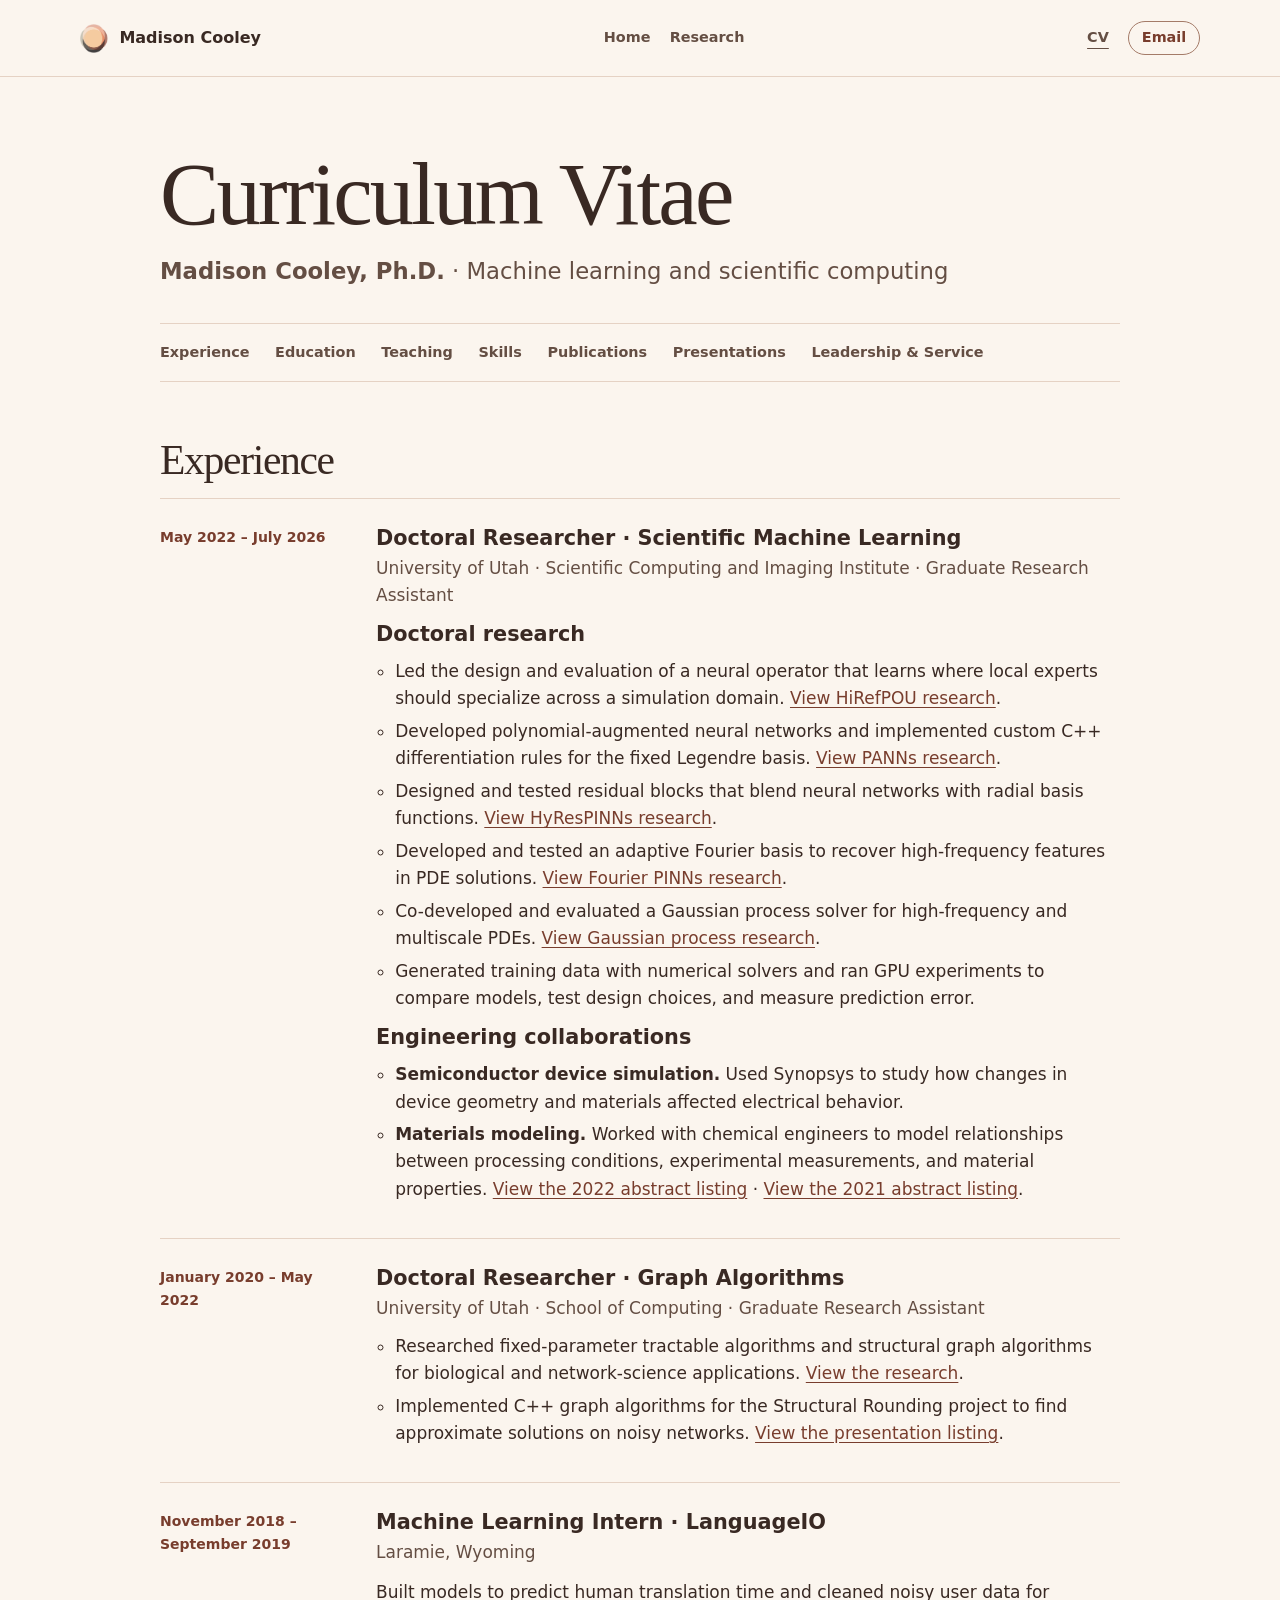
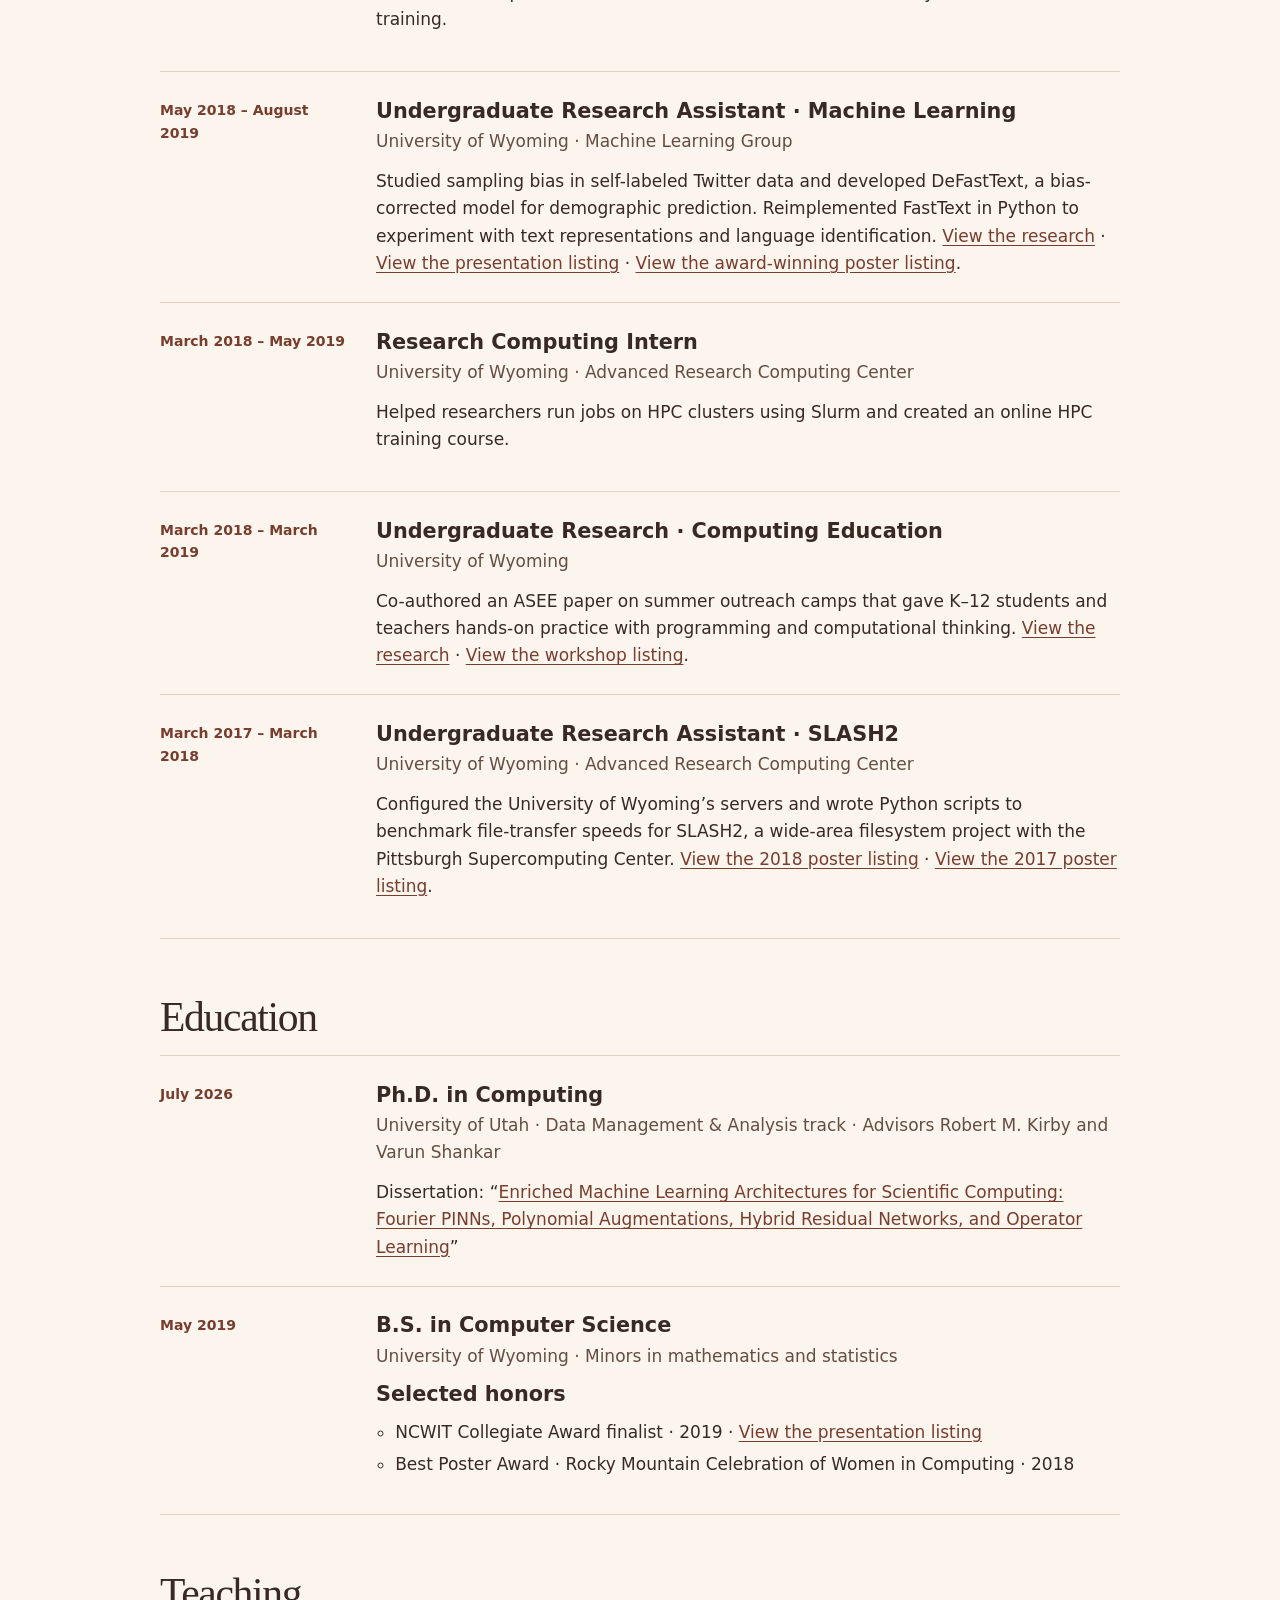
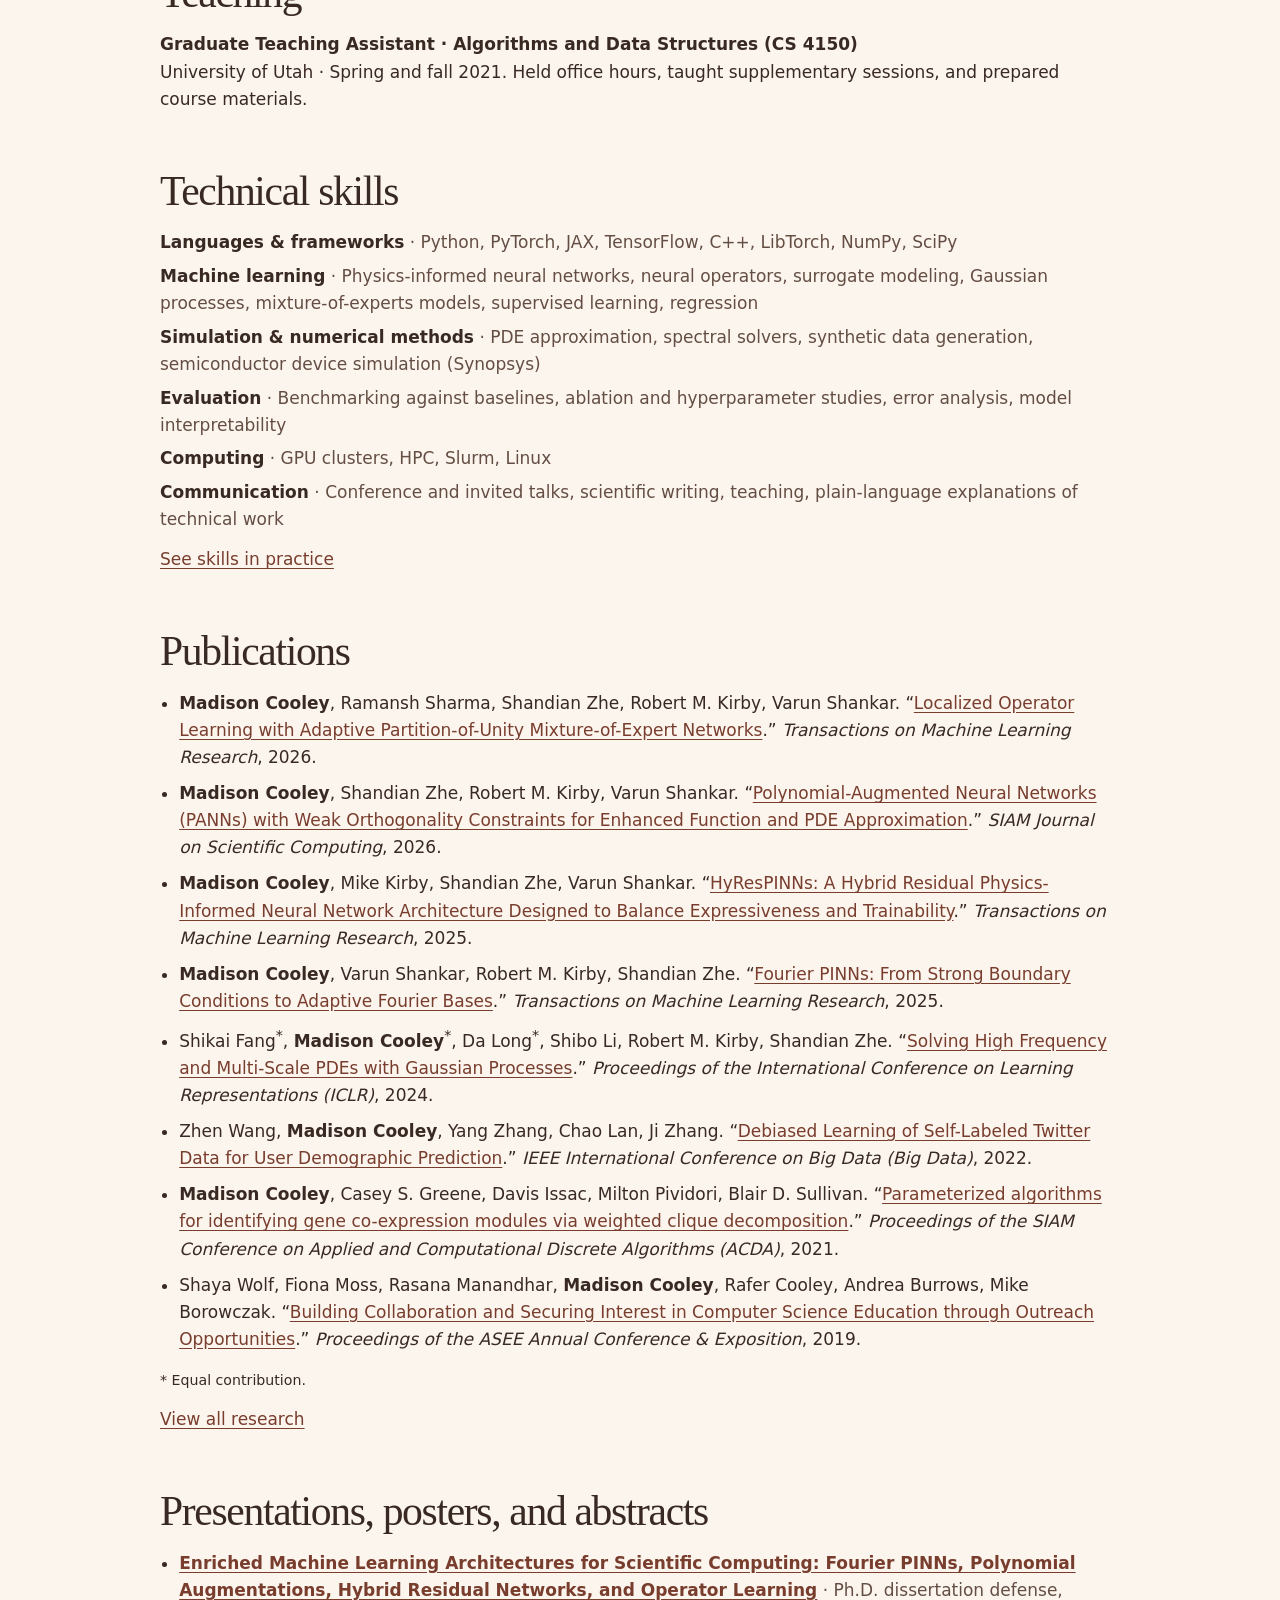
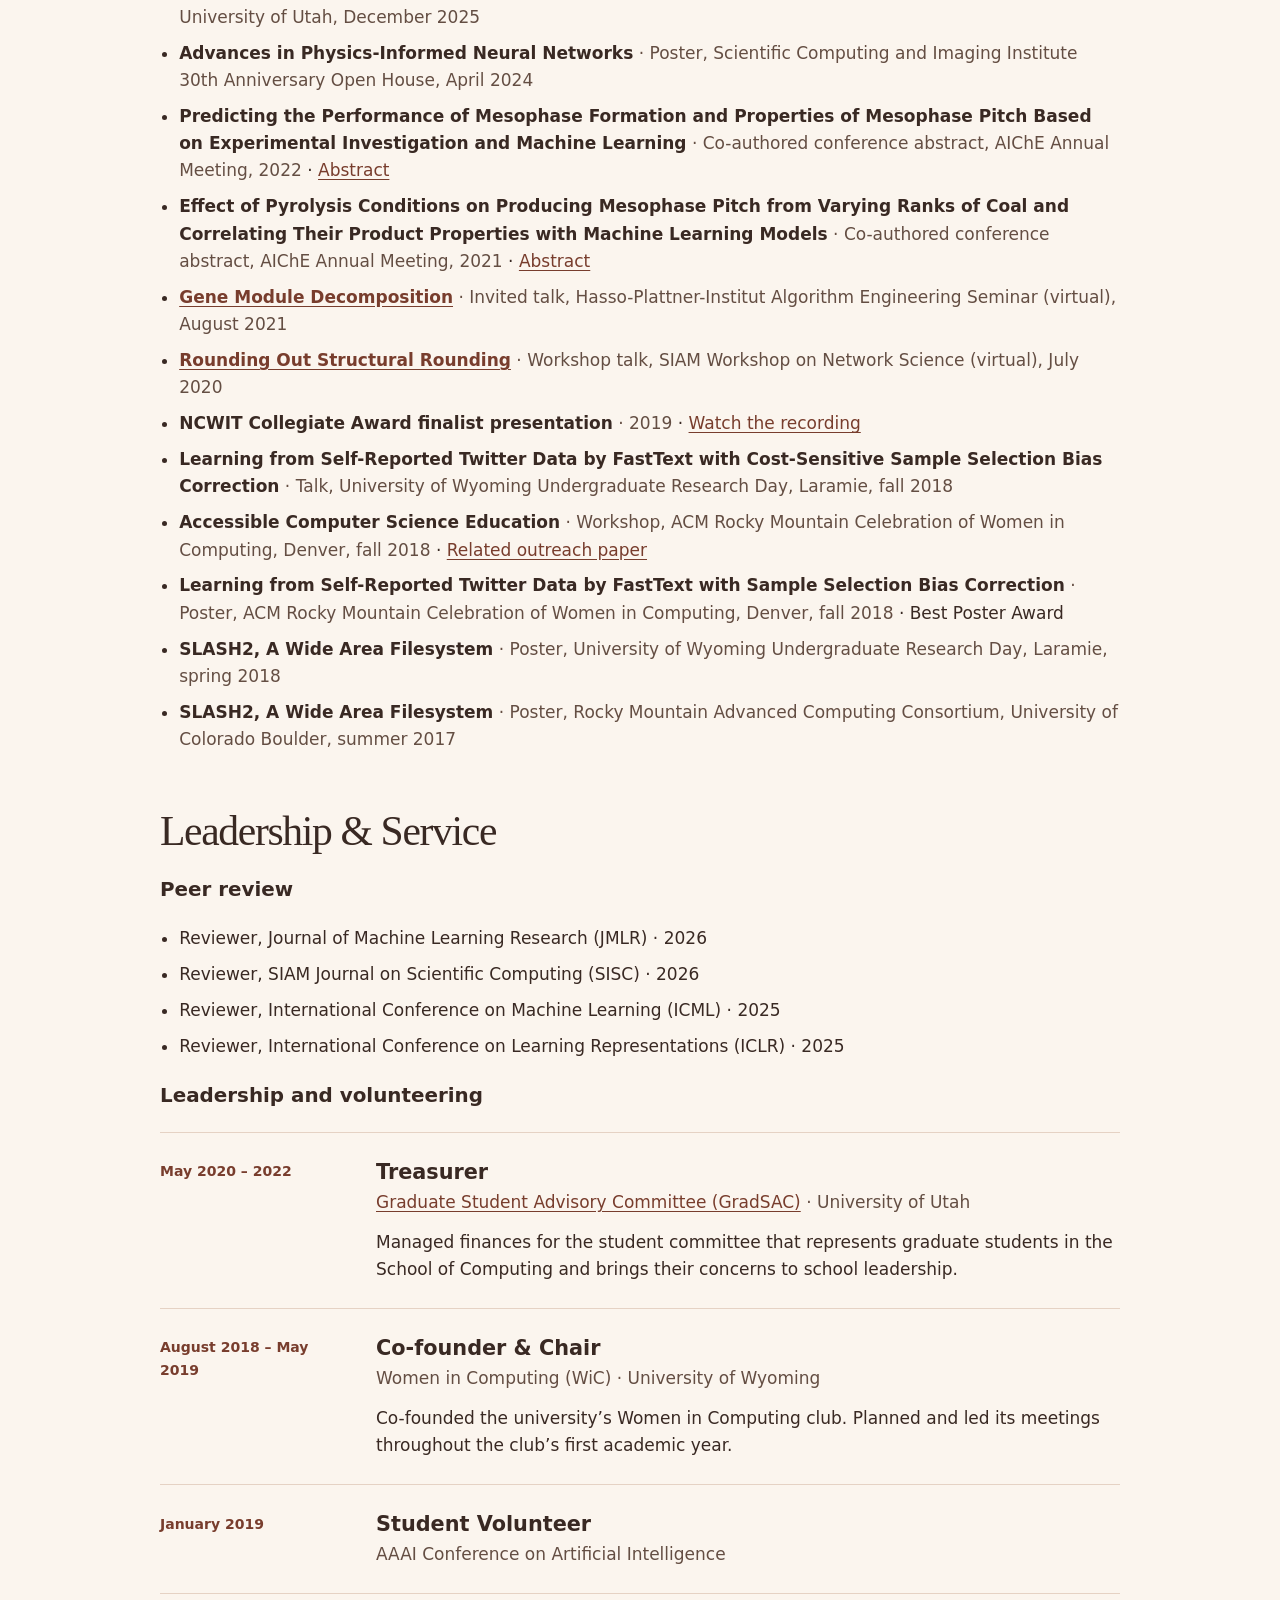
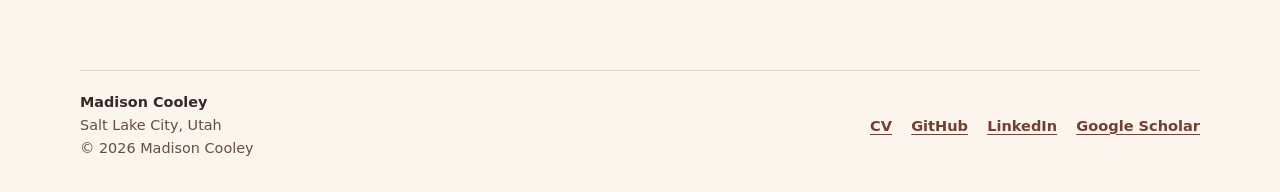
==== commit 7d1a5871: "Updated some copy and added copyright tag." ====
--- a/cv/index.html
+++ b/cv/index.html
@@ -7,6 +7,14 @@
   <title>CV | Madison Cooley</title>
   <link rel="stylesheet" href="../index.css">
   <script src="../target-highlight.js?v=2" defer></script>
+  <link rel="icon" type="image/png" href="../images/brand-mark.png">
+  <meta property="og:type" content="website">
+  <meta property="og:title" content="CV · Madison Cooley">
+  <meta property="og:description" content="Explore Madison Cooley’s research experience, industry internships, education, and technical skills.">
+  <meta property="og:url" content="https://madicooley.github.io/cv/">
+  <meta property="og:image" content="https://madicooley.github.io/images/mcooley2.jpg">
+  <meta name="twitter:card" content="summary">
+  <script src="../email.js" defer></script>
 </head>
 <body>
   <a class="skip" href="#main">Skip to content</a>
@@ -47,8 +55,8 @@
         <li class="cv-role" id="scientific-ml-experience" data-work="View doctoral research experience">
           <p class="eyebrow"><time datetime="2022-05">May 2022</time> – <time datetime="2026-07">July 2026</time></p>
           <div>
-            <h3>Graduate Research Assistant · Scientific Machine Learning</h3>
-            <p class="cv-org">University of Utah · Scientific Computing and Imaging Institute</p>
+            <h3>Doctoral Researcher · Scientific Machine Learning</h3>
+            <p class="cv-org">University of Utah · Scientific Computing and Imaging Institute · Graduate Research Assistant</p>
             <h4 class="cv-role-subheading">Doctoral research</h4>
             <ul>
               <li>Led the design and evaluation of a neural operator that learns where local experts should specialize across a simulation domain. <a href="../research/#hirefpou">View HiRefPOU research</a>.</li>
@@ -85,6 +93,7 @@
                 <ul hidden>
                   <li data-skill data-contribution="Modeling mesophase pitch formation" data-description="I worked with chemical engineers to connect pyrolysis conditions and experimental measurements to pitch formation and material properties.">Predictive modeling</li>
                   <li data-skill data-contribution="Modeling mesophase pitch formation" data-description="I worked with chemical engineers to connect pyrolysis conditions and experimental measurements to pitch formation and material properties.">Analysis of experimental measurements</li>
+                  <li data-skill data-contribution="Working with chemical engineers" data-description="I worked with chemical engineers to connect pyrolysis conditions and experimental measurements to pitch formation and material properties.">Cross-disciplinary collaboration</li>
                 </ul>
               </li>
             </ul>
@@ -106,8 +115,8 @@
         <li class="cv-role">
           <p class="eyebrow"><time datetime="2020-01">January 2020</time> – <time datetime="2022-05">May 2022</time></p>
           <div>
-            <h3>Graduate Research Assistant · Graph Algorithms</h3>
-            <p class="cv-org">University of Utah · School of Computing</p>
+            <h3>Doctoral Researcher · Graph Algorithms</h3>
+            <p class="cv-org">University of Utah · School of Computing · Graduate Research Assistant</p>
             <ul>
               <li>Researched fixed-parameter tractable algorithms and structural graph algorithms for biological and network-science applications. <a href="../research/#gene-modules">View the research</a>.</li>
               <li>Implemented C++ graph algorithms for the Structural Rounding project to find approximate solutions on noisy networks. <a href="#structural-rounding-talk">View the presentation listing</a>.</li>
@@ -143,6 +152,7 @@
             <ul hidden>
               <li data-skill data-contribution="Supporting researchers on HPC clusters" data-description="I helped researchers use the University of Wyoming’s clusters and created an online HPC training course.">High-performance computing (HPC)</li>
               <li data-skill data-contribution="Helping researchers run jobs with Slurm" data-description="I helped researchers submit and run jobs on the University of Wyoming’s HPC clusters.">Slurm</li>
+              <li data-skill data-contribution="Creating an HPC training course" data-description="I created an online HPC training course and helped researchers run jobs on the University of Wyoming’s clusters.">Teaching &amp; training</li>
               <li data-skill data-contribution="Linux systems administration training" data-description="I completed Linux systems administration and HPC training while supporting cluster users.">Linux</li>
             </ul>
           </div>
@@ -198,16 +208,24 @@
 
     <section class="cv-section" id="teaching" aria-labelledby="teaching-title">
       <h2 class="section-title" id="teaching-title">Teaching</h2>
-      <p><strong>Graduate Teaching Assistant · Algorithms and Data Structures (CS 4150)</strong><br>
-        University of Utah · Spring and fall 2021. Held office hours, taught supplementary sessions, and prepared course materials.</p>
+      <div id="teaching-assistant" data-work="View teaching experience">
+        <p><strong>Graduate Teaching Assistant · Algorithms and Data Structures (CS 4150)</strong><br>
+          University of Utah · Spring and fall 2021. Held office hours, taught supplementary sessions, and prepared course materials.</p>
+        <ul hidden>
+          <li data-skill data-contribution="Teaching algorithms and data structures" data-description="I held office hours, taught supplementary sessions, and prepared course materials for CS 4150.">Teaching &amp; training</li>
+        </ul>
+      </div>
     </section>
 
     <section class="cv-section" id="skills" aria-labelledby="skills-title">
       <h2 class="section-title" id="skills-title">Technical skills</h2>
       <dl class="cv-skills">
-        <div><dt>Languages &amp; tools</dt><dd>Python, JAX, PyTorch, C++, LibTorch, Tensorflow</dd></div>
-        <div><dt>Modeling &amp; methods</dt><dd>PINNs, Surrogate modeling, neural operators, Gaussian processes, numerical simulation</dd></div>
-        <div><dt>Computing &amp; evaluation</dt><dd>GPU clusters, Slurm, benchmarking, ablation studies</dd></div>
+        <div><dt>Languages &amp; frameworks</dt><dd>Python, PyTorch, JAX, TensorFlow, C++, LibTorch, NumPy, SciPy</dd></div>
+        <div><dt>Machine learning</dt><dd>Physics-informed neural networks, neural operators, surrogate modeling, Gaussian processes, mixture-of-experts models, supervised learning, regression</dd></div>
+        <div><dt>Simulation &amp; numerical methods</dt><dd>PDE approximation, spectral solvers, synthetic data generation, semiconductor device simulation (Synopsys)</dd></div>
+        <div><dt>Evaluation</dt><dd>Benchmarking against baselines, ablation and hyperparameter studies, error analysis, model interpretability</dd></div>
+        <div><dt>Computing</dt><dd>GPU clusters, HPC, Slurm, Linux</dd></div>
+        <div><dt>Communication</dt><dd>Conference and invited talks, scientific writing, teaching, plain-language explanations of technical work</dd></div>
       </dl>
       <p><a href="../#skills">See skills in practice</a></p>
     </section>
@@ -286,7 +304,7 @@
     </section>
   </main>
   <footer class="site-footer wrap">
-    <div><strong>Madison Cooley</strong><br>Salt Lake City, Utah</div>
+    <div><strong>Madison Cooley</strong><br>Salt Lake City, Utah<br>© 2026 Madison Cooley</div>
     <div class="link-row">
       <a href="./" aria-current="page">CV</a>
       <a href="https://github.com/madicooley" target="_blank" rel="noopener">GitHub</a>
--- a/index.css
+++ b/index.css
@@ -254,3 +254,19 @@
     row-gap: .85rem;
   }
 }
+
+/* At-a-glance facts in the home intro */
+.quick-facts { display: flex; flex-wrap: wrap; gap: .4rem; list-style: none; padding: 0; margin: 1rem 0 .4rem; max-width: 65ch; }
+.quick-facts li { padding: .2rem .65rem; border-radius: 999px; background: var(--tint); border: 1px solid var(--line); color: var(--ink); font-size: .875rem; font-weight: 620; }
+.feature-copy p.why-it-matters { border-left: 3px solid var(--accent); padding-left: .85rem; font-size: .95rem; }
+.feature-copy p.why-it-matters strong { color: var(--accent); }
+
+/* Email menu */
+.email-disclosure .email-menu { position: absolute; z-index: 1; top: calc(100% + .35rem); right: 0; display: grid; gap: .45rem; padding: .65rem .75rem; background: var(--white); border: 1px solid var(--control-border); border-radius: 6px; font-size: .9rem; white-space: nowrap; }
+.email-disclosure .email-menu p { position: static; padding: 0; border: 0; background: none; }
+.email-actions { display: flex; gap: .5rem; align-items: center; }
+.email-actions a.button { color: white; }
+.email-actions button { font: inherit; font-size: .85rem; font-weight: 650; color: var(--link); background: var(--white); border: 1px solid var(--control-border); border-radius: 5px; padding: .4rem .7rem; cursor: pointer; }
+.email-actions button:hover { background: var(--tint); }
+.skill-count { display: inline-block; min-width: 1.4em; margin-left: .4rem; padding: 0 .35rem; border-radius: 999px; background: var(--tint); color: var(--link); font-size: .75rem; font-weight: 700; text-align: center; }
+.tag-filter button[aria-pressed="true"] .skill-count { background: #ffffff33; color: white; }
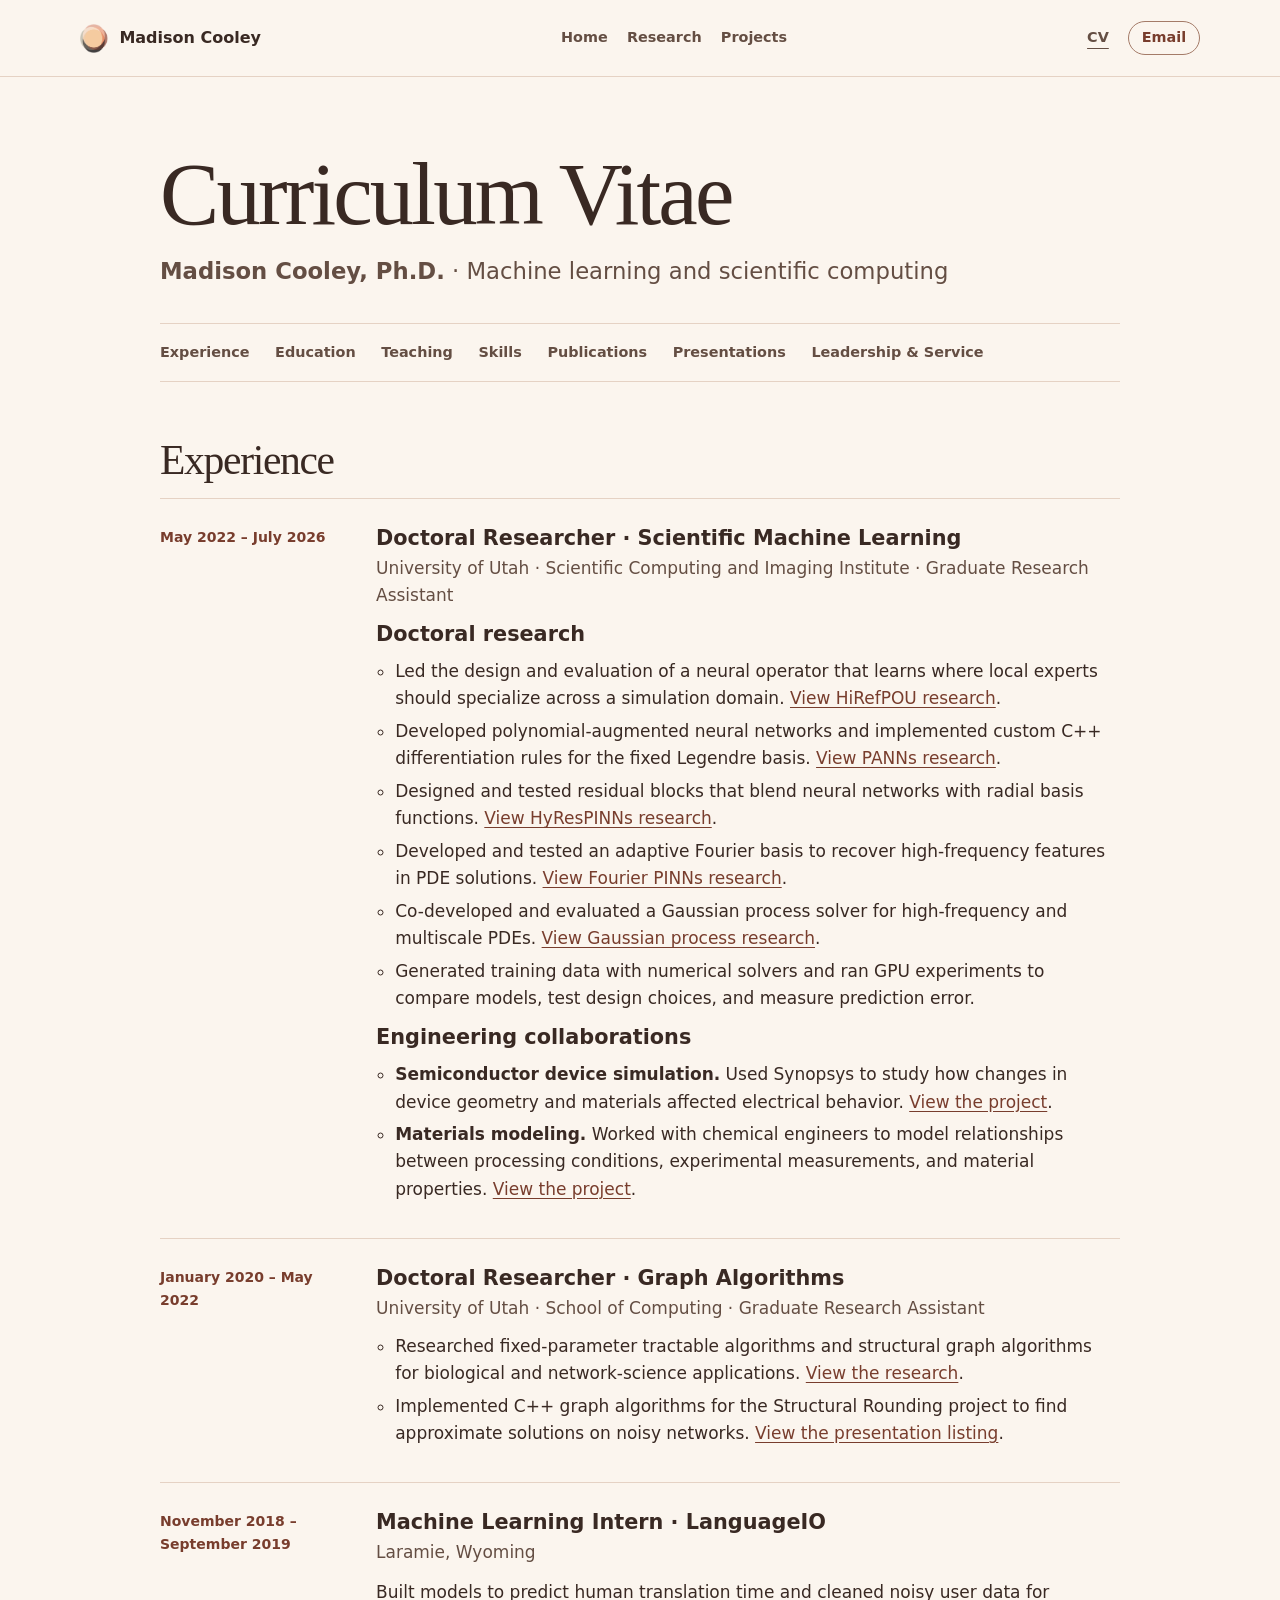
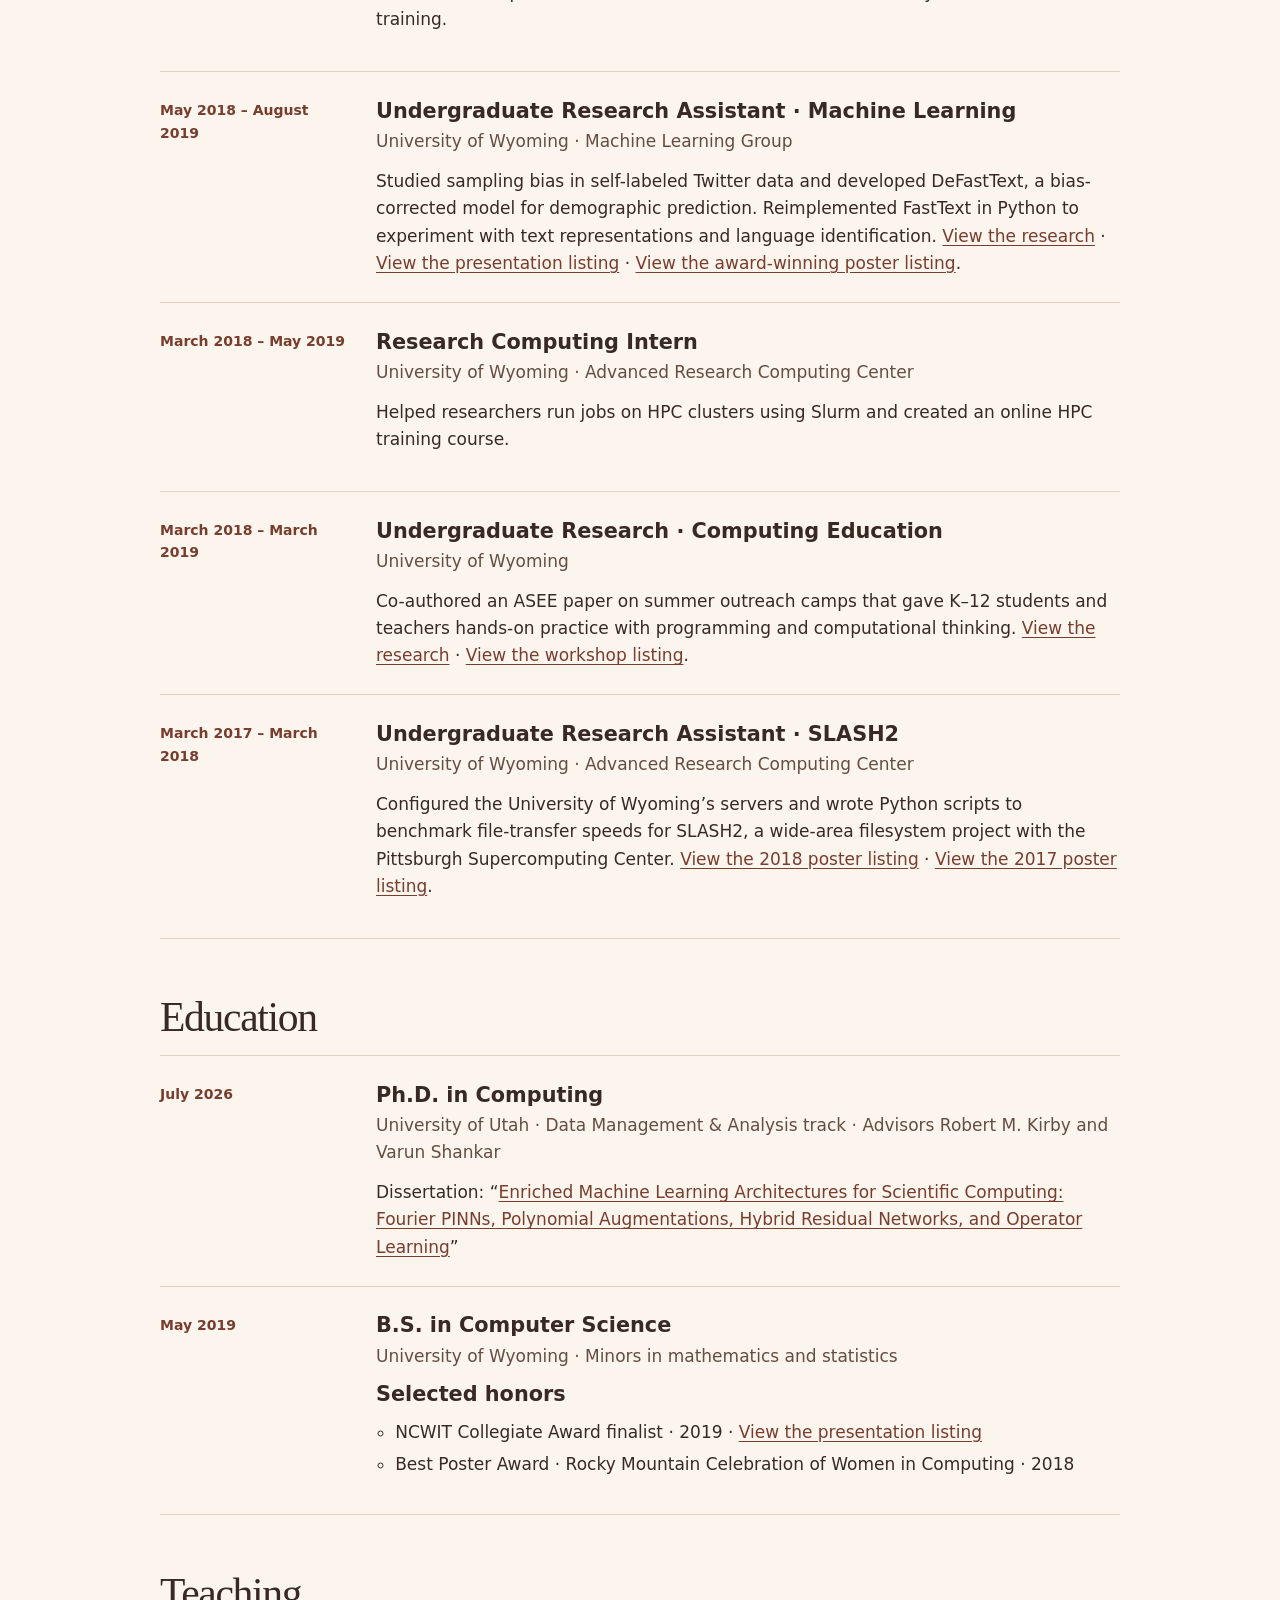
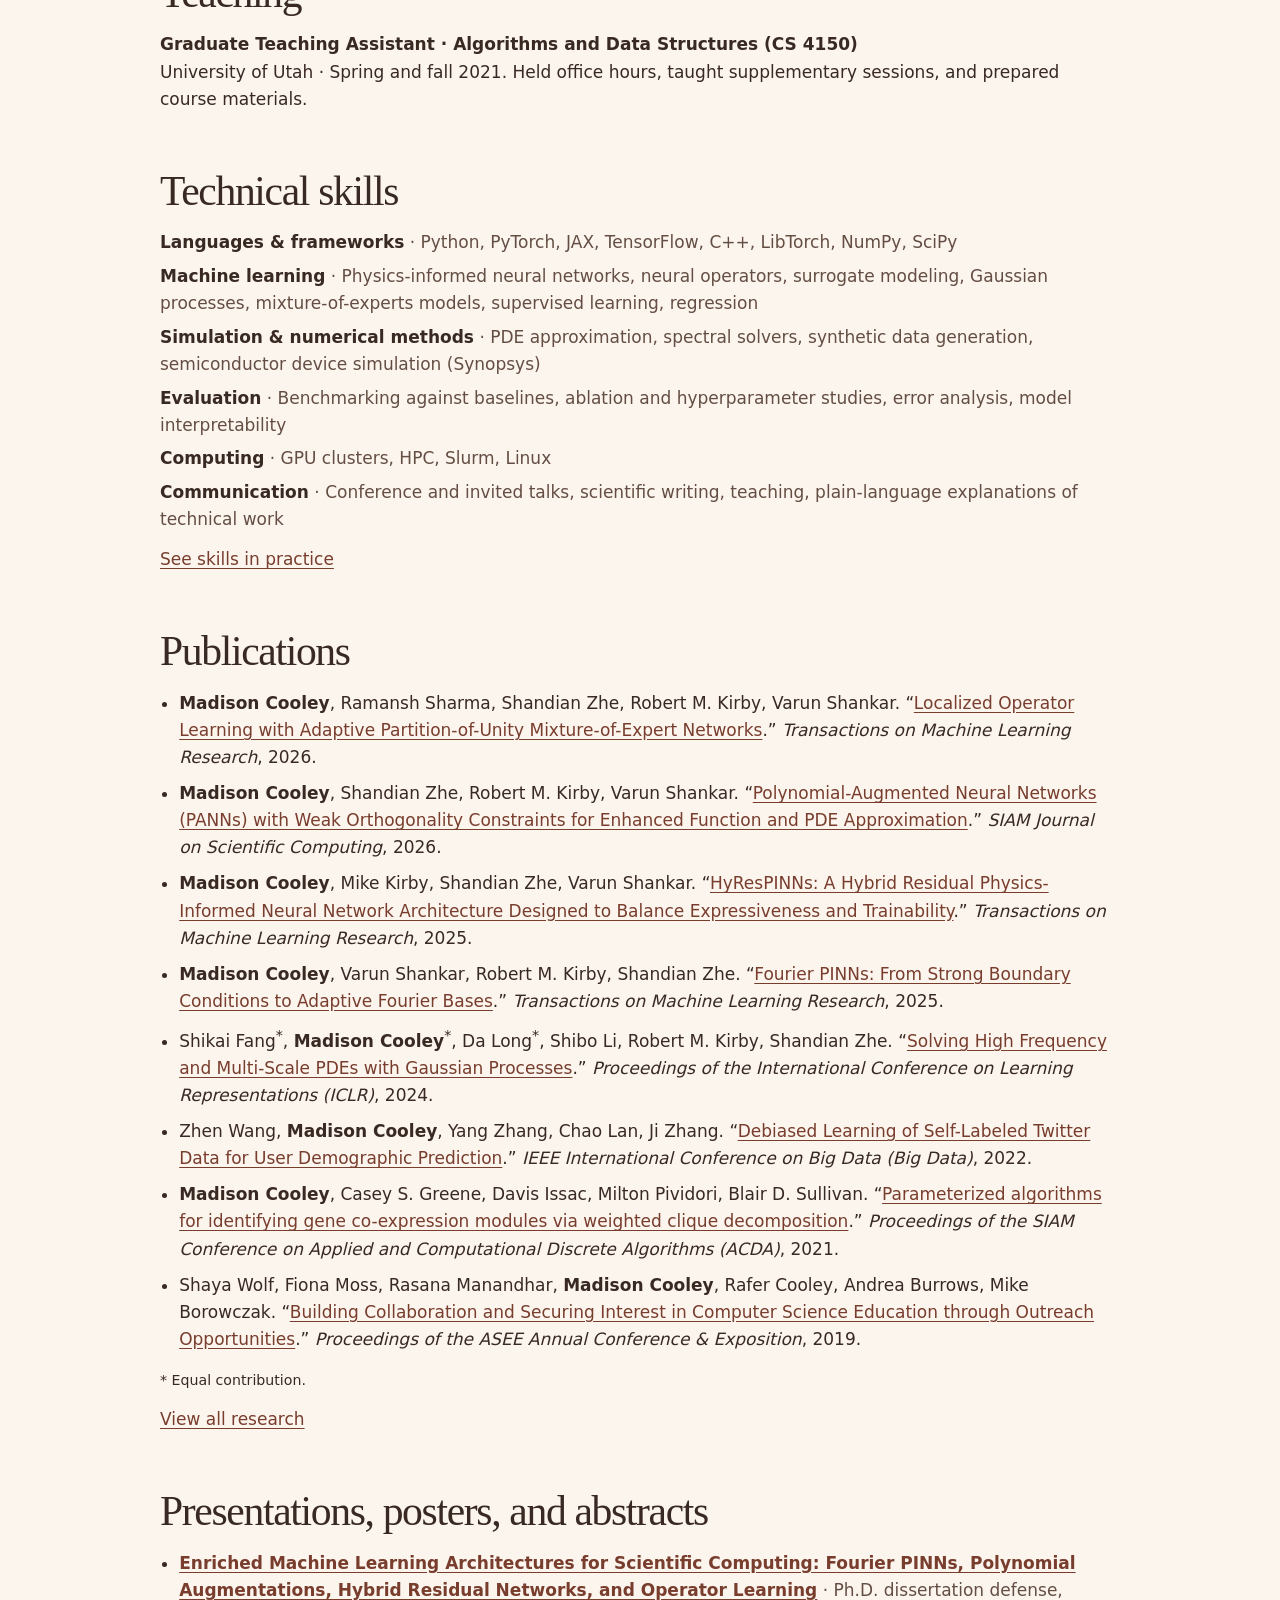
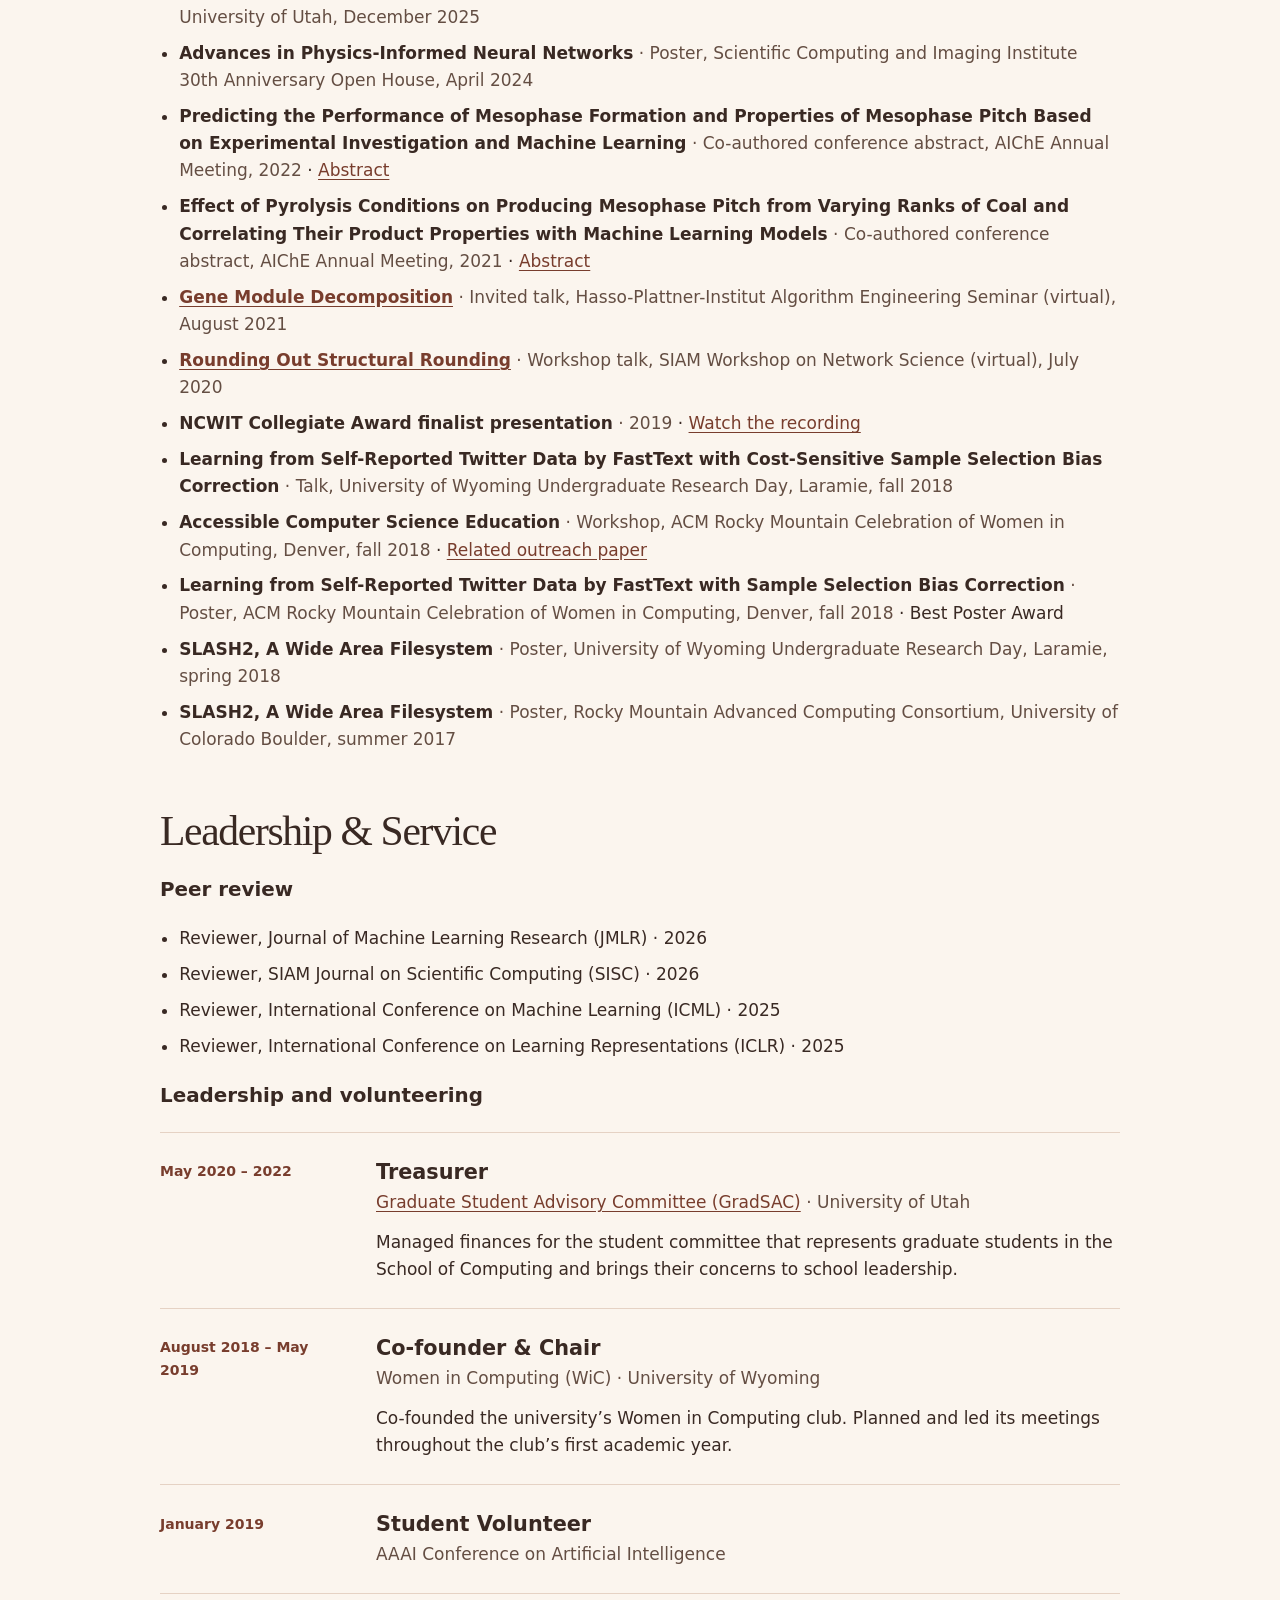
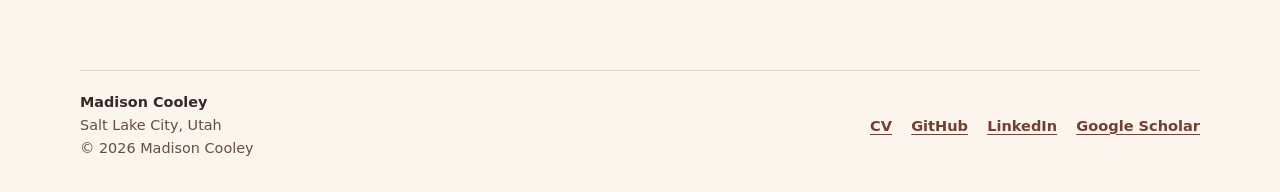
==== commit fdf2be1a: "Added viewing lenses for different roles. Modified some text spacing." ====
--- a/cv/index.html
+++ b/cv/index.html
@@ -6,7 +6,8 @@
   <meta name="description" content="Explore Madison Cooley’s research experience, industry internships, education, and technical skills.">
   <title>CV | Madison Cooley</title>
   <link rel="stylesheet" href="../index.css">
-  <script src="../target-highlight.js?v=2" defer></script>
+  <script src="../lenses.js?v=4" defer></script>
+  <script src="../target-highlight.js?v=4" defer></script>
   <link rel="icon" type="image/png" href="../images/brand-mark.png">
   <meta property="og:type" content="website">
   <meta property="og:title" content="CV · Madison Cooley">
@@ -24,6 +25,7 @@
       <nav aria-label="Main navigation">
         <a href="../">Home</a>
         <a href="../research/">Research</a>
+        <a href="../projects/">Projects</a>
       </nav>
       <div class="header-links"><a href="./" aria-current="page">CV</a>
         <details class="email-disclosure">
@@ -80,7 +82,7 @@
             <h4 class="cv-role-subheading">Engineering collaborations</h4>
             <ul>
               <li id="synopsys-simulation" data-work="View semiconductor collaboration">
-                <strong>Semiconductor device simulation.</strong> Used Synopsys to study how changes in device geometry and materials affected electrical behavior.
+                <strong>Semiconductor device simulation.</strong> Used Synopsys to study how changes in device geometry and materials affected electrical behavior. <a href="../projects/#semiconductor-device-simulation">View the project</a>.
                 <ul hidden>
                   <li data-skill data-contribution="Simulating semiconductor device configurations" data-description="I varied device geometry, layer thickness, and material composition in Synopsys.">Numerical simulation</li>
                   <li data-skill data-contribution="Simulating semiconductor device configurations" data-description="I varied device geometry, layer thickness, and material composition in Synopsys.">Semiconductor device simulation (Synopsys)</li>
@@ -89,7 +91,7 @@
                 </ul>
               </li>
               <li id="materials-modeling" data-work="View materials modeling collaboration">
-                <strong>Materials modeling.</strong> Worked with chemical engineers to model relationships between processing conditions, experimental measurements, and material properties. <a href="#mesophase-abstract">View the 2022 abstract listing</a> · <a href="#pyrolysis-abstract">View the 2021 abstract listing</a>.
+                <strong>Materials modeling.</strong> Worked with chemical engineers to model relationships between processing conditions, experimental measurements, and material properties. <a href="../projects/#materials-modeling">View the project</a>.
                 <ul hidden>
                   <li data-skill data-contribution="Modeling mesophase pitch formation" data-description="I worked with chemical engineers to connect pyrolysis conditions and experimental measurements to pitch formation and material properties.">Predictive modeling</li>
                   <li data-skill data-contribution="Modeling mesophase pitch formation" data-description="I worked with chemical engineers to connect pyrolysis conditions and experimental measurements to pitch formation and material properties.">Analysis of experimental measurements</li>
--- a/index.css
+++ b/index.css
@@ -49,19 +49,22 @@
 .lead { font-size: clamp(1.13rem, 2.3vw, 1.42rem); line-height: 1.43; max-width: 58ch; }
 .intro { display: grid; grid-template-columns: 1fr 184px; align-items: center; gap: clamp(24px, 7vw, 100px); padding-block: clamp(32px, 5.2vw, 71px) clamp(33px, 4.6vw, 60px); }
 .intro-copy > p:not(.lead, .eyebrow) { max-width: 65ch; color: var(--muted); }
-.intro-links { margin-top: 1.35rem; }
+.intro-aside { display: grid; justify-items: center; gap: 1rem; }
+.intro-links { justify-content: center; gap: .35rem 1rem; }
 .link-row { font-size: .91rem; font-weight: 650; }
 .button { display: inline-block; width: fit-content; padding: .49rem .92rem; border-radius: 5px; color: white; background: var(--link); font-family: system-ui, sans-serif; font-size: .9rem; font-weight: 670; text-decoration: none; }
 .button:hover { background: var(--link-hover); text-decoration: underline; }
 .portrait { width: 184px; aspect-ratio: 4 / 5; object-fit: cover; object-position: center 34%; border-radius: 90px 90px 9px 9px; }
-.feature { background: var(--dark); color: var(--white); border-radius: 13px; padding: clamp(22px, 3.8vw, 48px); display: grid; grid-template-columns: minmax(0, .9fr) minmax(0, 1.1fr); gap: clamp(24px, 4vw, 56px); align-items: start; }
+.feature { background: var(--dark); color: var(--white); border-radius: 13px; padding: clamp(22px, 3.8vw, 48px); display: grid; grid-template-columns: minmax(0, 1fr) minmax(0, clamp(300px, 38vw, 440px)); gap: clamp(24px, 4vw, 56px); row-gap: clamp(1rem, 2vw, 1.5rem); align-items: start; }
 .feature h2 { font-size: clamp(2.25rem, 4.7vw, 4.2rem); }
-.feature-copy p:not(.eyebrow) { color: #f7e5d7; max-width: 44ch; margin-block: 1rem 1.2rem; }
+.feature-copy p:not(.eyebrow) { color: #f7e5d7; max-width: 62ch; margin-block: 1rem 1.2rem; }
 .feature a, .feature .eyebrow { color: var(--accent); }
 .feature .button { background: var(--accent); color: var(--dark); }
 .feature .button:hover { background: var(--accent-hover); }
 .feature :focus-visible { outline-color: var(--accent); }
 .feature figure { margin: 0; min-width: 0; }
+.feature-visual { min-width: 0; }
+.feature-visual .partition-figure { max-width: 440px; }
 .feature-links { margin-top: 1.15rem; }
 .feature .initial-field { display: flex; align-items: center; gap: .85rem; max-width: 38ch; }
 .initial-field .field-map { width: clamp(58px, 7vw, 88px); flex: none; }
@@ -77,10 +80,14 @@
 .swatch-4 { background: #7dff7a; }
 .swatch-5 { background: #ff9400; }
 .swatch-6 { background: #800000; }
-.individual-experts { grid-column: 1 / -1; border-top: 1px solid #ffffff45; padding-top: .9rem; min-width: 0; }
-.individual-experts summary { color: var(--accent); font-weight: 650; cursor: pointer; width: fit-content; }
+.map-guide { grid-column: 1 / -1; border-top: 1px solid #ffffff45; padding-top: .9rem; min-width: 0; }
+.map-guide summary, .individual-experts summary { color: var(--accent); font-weight: 650; cursor: pointer; width: fit-content; }
+.map-guide p { color: #f0d9ca; font-size: .9rem; max-width: 75ch; }
+.map-guide .map-question { color: var(--white); font-weight: 650; margin-top: 1rem; }
+.map-guide .initial-field { margin-block: 1rem; }
+.individual-experts { margin-top: 1rem; min-width: 0; }
 .individual-experts .partition-grid { margin-top: 1rem; }
-.individual-experts p { color: #f0d9ca; font-size: .9rem; margin-bottom: 0; }
+.individual-experts p { margin-bottom: 0; }
 .field-map { position: relative; aspect-ratio: 1; border-radius: 5px; overflow: hidden; outline: 1px solid #ffffff45; }
 .field-map img { width: 100%; height: 100%; object-fit: fill; }
 .field-map.has-interface::after { content: ""; position: absolute; inset: 0 auto 0 50%; border-left: 2px dashed #fff; filter: drop-shadow(0 0 1px #000); transform: translateX(-50%); }
@@ -166,6 +173,8 @@
 @media (max-width: 550px) {
   .intro, .home-gallery, .project-gallery, .post-list, .paper.has-image { grid-template-columns: 1fr; }
   .portrait { display: none; }
+  .intro-aside { justify-items: start; }
+  .intro-links { justify-content: flex-start; }
   .paper-image { width: min(270px, 100%); }
   .paper-image img { max-height: 150px; }
 }
@@ -194,21 +203,38 @@
 .cv-publications { margin: 0; padding-left: 1.2rem; }
 .cv-publications li + li { margin-top: .55rem; }
 .cv-publications span { color: var(--muted); }
-.paper[id], #presentations li[id] { scroll-margin-block-start: 1.5rem; }
-html:not(.target-highlight-dismissed) :is(.paper:target, #presentations li:target, .publication-evidence li:target) {
+.paper[id], #presentations li[id], .cv-page [data-work][id] { scroll-margin-block-start: 1.5rem; }
+html:not(.target-highlight-dismissed) :is(.paper:target, #presentations li:target, .publication-evidence li:target, .cv-page [data-work]:target) {
   background: var(--tint);
   outline: 2px solid var(--link);
   outline-offset: .2rem;
 }
-:is(#presentations li, .publication-evidence li):target { border-radius: .15rem; }
+:is(#presentations li, .publication-evidence li, .cv-page [data-work]):target { border-radius: .15rem; }
 @media (max-width: 650px) {
   .cv-role { grid-template-columns: 1fr; }
 }
 
 .skills-section { margin-block: clamp(2rem, 5vw, 3.75rem); }
-.skill-instruction { margin: 0; font-weight: 650; }
+.skill-instruction { margin: -.4rem 0 0; color: var(--muted); font-size: .9rem; }
 .skill-index { margin-top: 1rem; padding: clamp(1rem, 3vw, 1.75rem); border: 1px solid var(--line); border-radius: 8px; background: var(--tint); }
 .skill-filter { margin-top: .85rem; }
+.skill-block + .skill-block { margin-top: 1rem; }
+.skill-key { padding-bottom: 1.1rem; border-bottom: 1px solid var(--line); }
+.skill-block-title { margin: 0 0 .6rem; font-size: 1.05rem; font-weight: 720; line-height: 1.35; }
+.skill-browse .skill-block-title + .skill-filter { margin-top: 0; }
+.skill-key-header { display: flex; flex-wrap: wrap; align-items: baseline; gap: .2rem .55rem; margin-bottom: .6rem; }
+.skill-key-header .skill-block-title { margin: 0; }
+.skill-key-header .skill-block-title::after { content: " ·"; color: var(--muted); }
+.lens-menu { position: relative; font-size: .875rem; }
+.lens-menu summary { list-style: none; cursor: pointer; color: var(--link); font-weight: 650; text-decoration: underline; text-underline-offset: .19em; }
+.lens-menu summary::-webkit-details-marker { display: none; }
+.lens-menu summary::after { content: ""; display: inline-block; margin-left: .35em; border: .3em solid transparent; border-top-color: currentColor; border-bottom: 0; vertical-align: .15em; }
+.lens-menu[open] summary::after { transform: rotate(180deg); }
+.lens-menu-panel { position: absolute; z-index: 2; top: calc(100% + .4rem); left: 0; display: grid; min-width: 13rem; padding: .35rem; background: var(--white); border: 1px solid var(--control-border); border-radius: 6px; box-shadow: 0 6px 18px #39292326; }
+.lens-menu-panel button { font: inherit; text-align: left; color: var(--link); background: none; border: 0; border-radius: 4px; padding: .4rem .6rem; cursor: pointer; }
+.lens-menu-panel button:hover { background: var(--tint); }
+.lens-menu-panel button[aria-pressed="true"] { background: var(--link); color: white; }
+.skill-output { margin-top: .5rem; }
 .skill-subcategories { border-top: 1px solid var(--line); padding-top: .85rem; margin-top: .85rem; }
 .skill-subcategories h4 { margin: 0 0 .6rem; font-size: .95rem; }
 .skill-status:empty { margin: 0; }
@@ -217,6 +243,7 @@
 .skill-results li { padding: .8rem 1rem; border: 1px solid var(--line); border-radius: 6px; background: var(--white); }
 .skill-results strong { display: block; font-size: 1rem; line-height: 1.35; margin: 0; }
 .skill-results a { font-size: .875rem; font-weight: 650; }
+.skill-return { display: block; width: fit-content; margin-top: .45rem; font-size: .875rem; font-weight: 650; }
 .skill-results p { margin: .3rem 0 .55rem; color: var(--muted); }
 .work-tags { display: flex; flex-wrap: wrap; gap: .35rem; list-style: none; padding: 0; margin: .75rem 0; }
 .work-tags li { margin: 0; padding: .14rem .55rem; border-radius: 999px; background: var(--tint); color: var(--link); font-size: .85rem; font-weight: 600; }
@@ -270,3 +297,16 @@
 .email-actions button:hover { background: var(--tint); }
 .skill-count { display: inline-block; min-width: 1.4em; margin-left: .4rem; padding: 0 .35rem; border-radius: 999px; background: var(--tint); color: var(--link); font-size: .75rem; font-weight: 700; text-align: center; }
 .tag-filter button[aria-pressed="true"] .skill-count { background: #ffffff33; color: white; }
+
+/* "Viewing as" lenses (lenses.js) */
+.visually-hidden { position: absolute; width: 1px; height: 1px; overflow: hidden; clip-path: inset(50%); white-space: nowrap; }
+.lens-bar { display: flex; flex-wrap: wrap; align-items: center; gap: .4rem .45rem; margin: calc(-1 * clamp(12px, 2vw, 28px)) 0 clamp(1.25rem, 3vw, 2rem); padding-block: .7rem; border-block: 1px solid var(--line); font-size: .875rem; }
+.lens-label { font-weight: 680; color: var(--muted); margin-right: .2rem; }
+.lens-hint { flex-basis: 100%; margin: .1rem 0 0; color: var(--muted); font-size: .8rem; }
+.lens-bar button { font: inherit; color: var(--link); cursor: pointer; background: var(--white); border: 1px solid var(--control-border); border-radius: 999px; padding: .22rem .75rem; }
+.lens-bar button:hover { border-color: var(--link); }
+.lens-bar button[aria-pressed="true"] { background: var(--link); border-color: var(--link); color: white; }
+.paper.lens-match { border-color: var(--control-border); box-shadow: inset 4px 0 0 var(--control-border); }
+.lens-notice { display: flex; flex-wrap: wrap; align-items: baseline; gap: .3rem .75rem; margin-bottom: 1.25rem; padding: .6rem .9rem; border: 1px solid var(--line); border-radius: 6px; background: var(--tint); font-size: .9rem; }
+.lens-notice p { margin: 0; color: var(--muted); }
+.lens-notice strong { color: var(--ink); }
